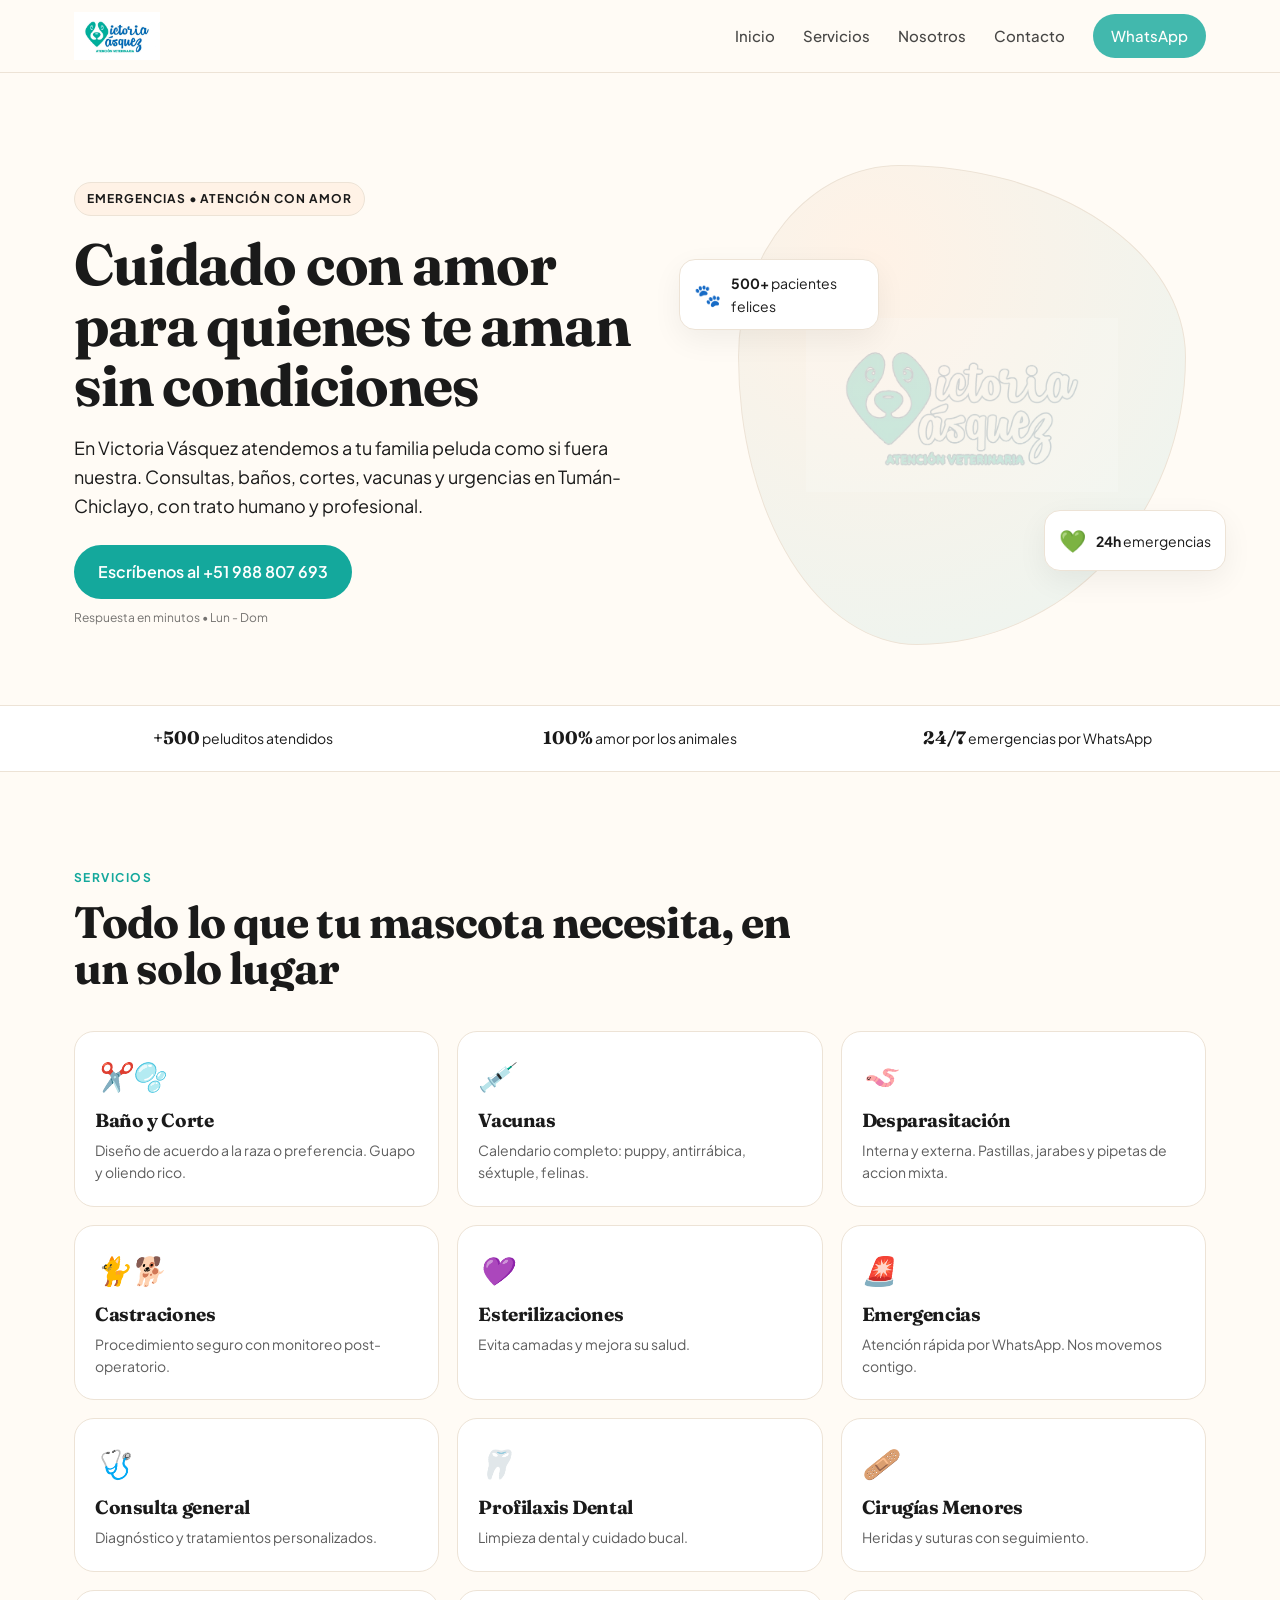
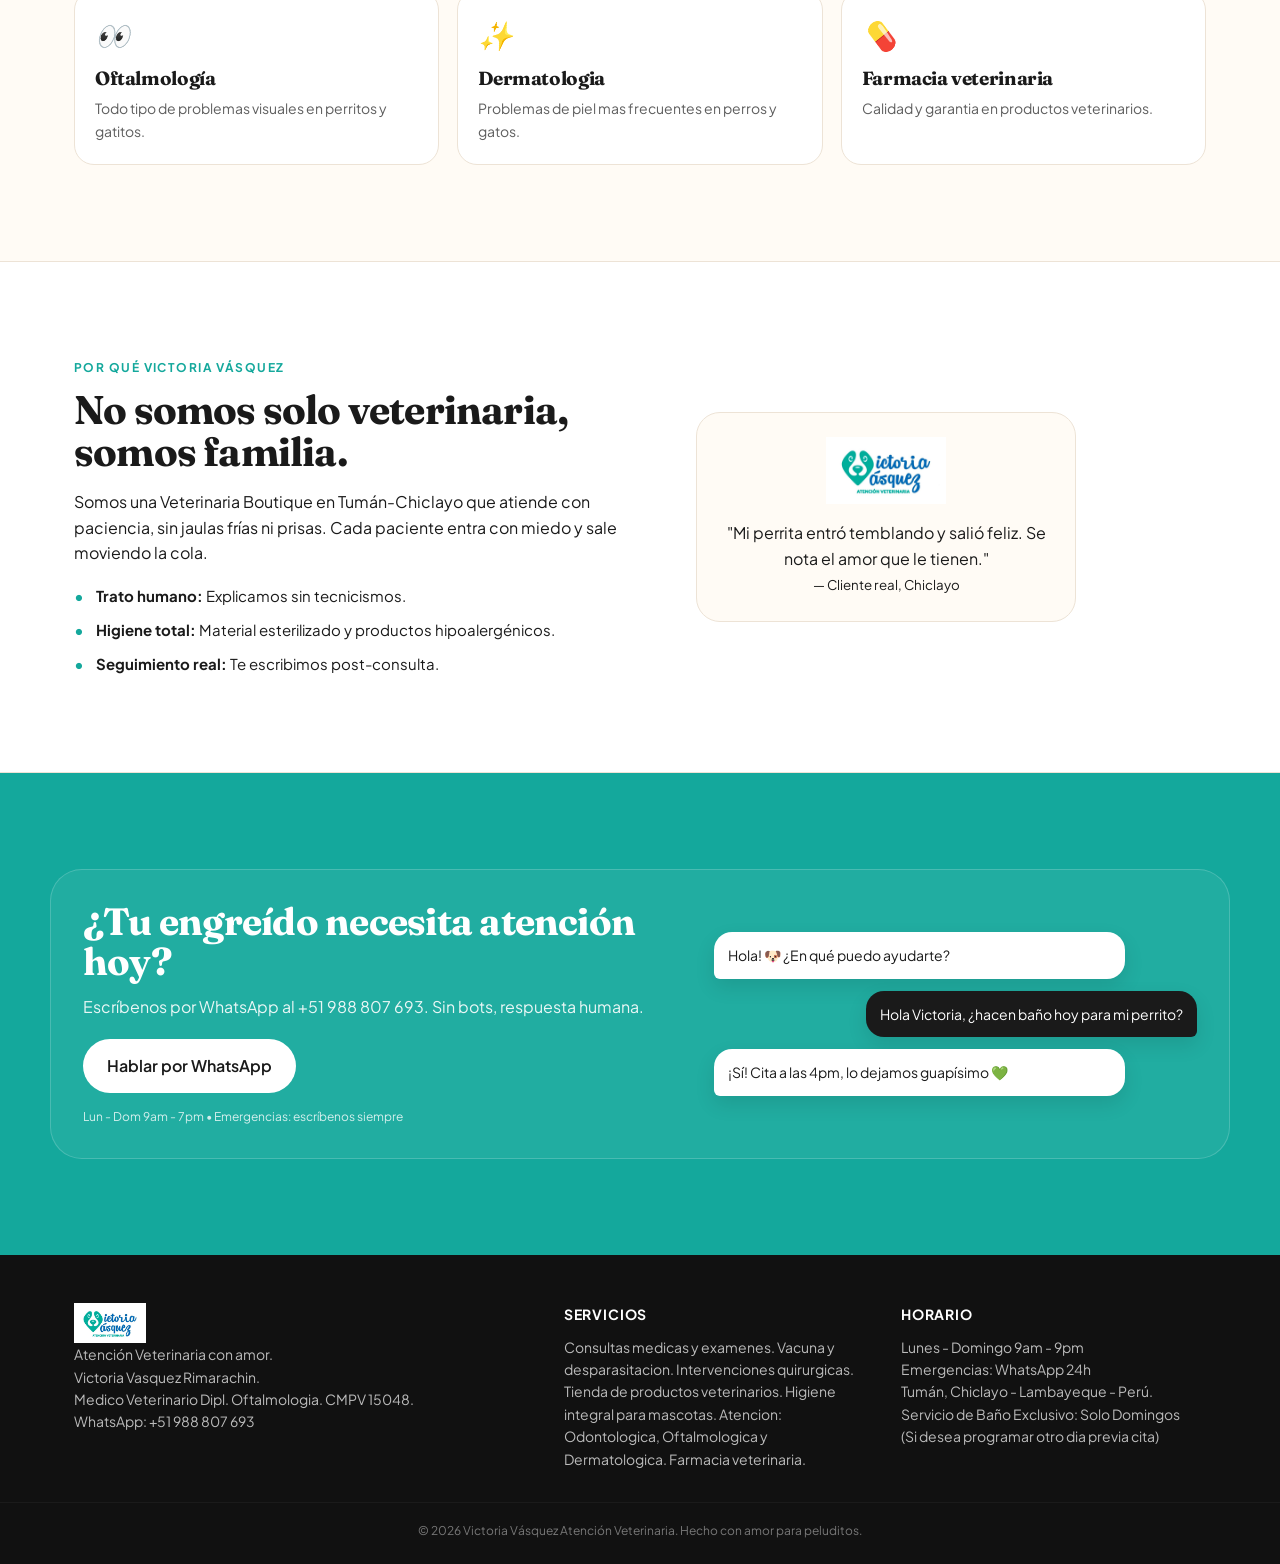
==== index.html @ a8444fee "fix responsive y favicon v2" ====
<!DOCTYPE html>
<html lang="es">
<head>
<meta charset="utf-8">
<meta name="viewport" content="width=device-width,initial-scale=1,viewport-fit=cover">
<title>Victoria Vásquez — Atención Veterinaria</title>
<meta name="description" content="Clínica veterinaria Victoria Vásquez. Baños, cortes, vacunas, desparasitación, esterilizaciones y emergencias. Chiclayo - Lambayeque.">
<meta name="theme-color" content="#14A89C">
<link rel="icon" type="image/png" href="assets/img/logo.png?v=20260514">
<link rel="apple-touch-icon" href="assets/img/logo.png?v=20260514">
<link rel="shortcut icon" href="assets/img/logo.png?v=20260514">
<link rel="preconnect" href="https://fonts.googleapis.com">
<link href="https://fonts.googleapis.com/css2?family=Fraunces:opsz,wght@9..144,600;9..144,700&family=Plus+Jakarta+Sans:wght@400;500;600&display=swap" rel="stylesheet">
<link rel="stylesheet" href="styles.css?v=20260514">
</head>
<body>
<div id="splash"><div class="splash-inner"><img src="assets/img/logo.png?v=20260514" alt="Victoria Vasquez" width="180"><div class="splash-bar"><span></span></div></div></div>
<header class="header"><div class="container header-inner"><a href="#inicio" class="logo"><img src="assets/img/logo.png?v=20260514" alt="Victoria Vásquez" height="48"></a><nav class="nav" id="navMenu"><a href="#inicio">Inicio</a><a href="#servicios">Servicios</a><a href="#nosotros">Nosotros</a><a href="#contacto">Contacto</a><a class="btn btn-teal" id="header-whatsapp" href="https://wa.me/51988807693?text=Hola%20Victoria%20V%C3%A1squez%2C%20quisiera%20informaci%C3%B3n" target="_blank" rel="noopener">WhatsApp</a></nav><button class="nav-toggle" id="navToggle" aria-label="Menú" aria-expanded="false"><span></span><span></span></button></div></header>
<div class="nav-overlay" id="navOverlay"></div>
<main>
<section id="inicio" class="hero"><div class="container hero-grid"><div class="hero-copy"><div class="badge reveal" id="hero-badge">Emergencias • Atención con amor</div><h1 class="reveal" data-split id="hero-titulo">Cuidado con amor para quienes te aman sin condiciones</h1><p class="reveal" style="transition-delay:.15s" id="hero-desc">En <strong>Victoria Vásquez</strong> atendemos a tu familia peluda como si fuera nuestra. Baños, cortes, vacunas y urgencias en Tumán–Chiclayo, con trato humano y profesional.</p><div class="hero-cta reveal" style="transition-delay:.25s"><a class="btn btn-teal btn-lg" data-magnetic id="hero-cta" href="https://wa.me/51988807693?text=Hola%20Victoria%20V%C3%A1squez%2C%20quisiera%20informaci%C3%B3n" target="_blank">Escríbenos al +51 988 807 693</a><span class="cta-note" id="hero-nota">Respuesta en minutos • Lun - Dom</span></div></div><div class="hero-visual reveal" style="transition-delay:.3s"><div class="blob"><img src="assets/img/logo-outline.png?v=20260514" alt="" class="watermark"></div><div class="hero-card float-1"><span>🐾</span><div><strong>500+</strong> pacientes felices</div></div><div class="hero-card float-2"><span>💚</span><div><strong>24h</strong> emergencias</div></div></div></div></section>
<div class="trust-bar"><div class="container trust-grid" id="trust-grid"><div><strong>+500</strong> peluditos atendidos</div><div><strong>100%</strong> amor por los animales</div><div><strong>24/7</strong> emergencias por WhatsApp</div></div></div>
<section id="servicios" class="section"><div class="container"><div class="section-head reveal"><span class="eyebrow">Servicios</span><h2 data-split>Todo lo que tu mascota necesita, en un solo lugar</h2></div><div class="services-grid" id="services-grid"></div></div></section>
<section id="nosotros" class="section alt"><div class="container about-grid"><div class="about-copy reveal"><span class="eyebrow" id="nosotros-eyebrow">Por qué Victoria Vásquez</span><h2 data-split id="nosotros-titulo">No somos solo veterinaria, somos familia.</h2><p id="nosotros-desc">Somos una clínica boutique en Lambayeque que atiende con paciencia, sin jaulas frías ni prisas. Cada paciente entra con miedo y sale moviendo la cola.</p><ul class="values" id="nosotros-valores"><li><strong>Trato humano:</strong> Explicamos sin tecnicismos.</li><li><strong>Higiene total:</strong> Material esterilizado y productos hipoalergénicos.</li><li><strong>Seguimiento real:</strong> Te escribimos post-consulta.</li></ul></div><div class="about-visual reveal" style="transition-delay:.15s"><div class="about-card"><img src="assets/img/logo.png?v=20260514" alt="Logo"><p id="nosotros-testimonio">"Mi perrita entró temblando y salió feliz. Se nota el amor que le tienen."<br><small id="nosotros-autor">— Cliente real, Chiclayo</small></p></div></div></div></section>
<section id="contacto" class="section cta"><div class="container cta-box reveal"><div><h2 data-split id="contacto-titulo">¿Tu engreído necesita atención hoy?</h2><p id="contacto-desc">Escríbenos por WhatsApp al <strong>+51 988 807 693</strong>. Sin bots, respuesta humana.</p><a class="btn btn-cream btn-lg" data-magnetic id="contacto-cta" href="https://wa.me/51988807693?text=Hola%20Victoria%20V%C3%A1squez%2C%20quisiera%20informaci%C3%B3n" target="_blank">Hablar por WhatsApp</a><div class="cta-meta" id="contacto-meta">Lun - Dom 9am - 7pm • Emergencias: escríbenos siempre</div></div><div class="cta-chat" id="cta-chat"><div class="chat-bubble">Hola! 🐶 ¿En qué puedo ayudarte?</div><div class="chat-bubble me">Hola Victoria, ¿hacen baño hoy para mi perrito?</div><div class="chat-bubble">¡Sí! Tráelo a las 4pm, lo dejamos guapísimo 💚</div></div></div></section>
</main>
<footer class="footer"><div class="container footer-grid"><div><img src="assets/img/logo.png?v=20260514" alt="" height="40"><p id="footer-desc">Atención Veterinaria con amor. Chiclayo - Lambayeque - Perú.<br>WhatsApp: +51 988 807 693</p></div><div><h4>Servicios</h4><p id="footer-servicios">Baños, cortes, vacunas, desparasitación, castraciones, esterilizaciones, emergencias, consultas, profilaxis</p></div><div><h4>Horario</h4><p id="footer-horario">Lun - Dom 9am - 7pm<br>Emergencias: WhatsApp 24h</p></div></div><div class="copy" id="footer-copy">© 2026 Victoria Vásquez Atención Veterinaria. Hecho con amor para peluditos.</div></footer>
<script src="lib/manifest.js?v=20260514" defer></script>
<script src="main.js?v=20260514" defer></script>
</body>
</html>
---- styles.css ----
/* Victoria Vasquez - Fixed Responsive + Favicon - 20260514 */
:root{--cream:#FFFBF5;--cream2:#FFF2E6;--charcoal:#1A1A1A;--teal:#14A89C;--teal2:#0E8A7F;--blue:#1A4A8A;--line:#EDE3D6;--header-h:72px}
*{box-sizing:border-box;margin:0;padding:0}
html{scroll-behavior:smooth;overflow-x:hidden}
body{font-family:'Plus Jakarta Sans',Inter,sans-serif;background:var(--cream);color:var(--charcoal);line-height:1.6;overflow-x:hidden;max-width:100vw}
h1,h2,h3{font-family:'Fraunces',serif;line-height:1.05;letter-spacing:-.02em}
a{color:inherit;text-decoration:none}img{max-width:100%;display:block}.container{max-width:1180px;margin:0 auto;padding:0 24px;width:100%}
.reveal[data-split]{opacity:1;transform:none}
.reveal{opacity:0;transform:translateY(24px);transition:opacity .7s cubic-bezier(.16,1,.3,1),transform .7s cubic-bezier(.16,1,.3,1)}
.reveal.is-visible{opacity:1;transform:none}
.reveal .word{overflow:hidden;display:inline-block;vertical-align:top}
.reveal .word span{display:inline-block;transform:translateY(100%);transition:transform .7s cubic-bezier(.16,1,.3,1)}
.reveal.is-visible .word span{transform:none}
#splash{position:fixed;inset:0;background:var(--cream);z-index:9999;display:flex;align-items:center;justify-content:center;transition:opacity .6s,visibility .6s;animation:splashOut 4.5s forwards}
#splash.hide{opacity:0;visibility:hidden}@keyframes splashOut{0%,85%{opacity:1}100%{opacity:0;visibility:hidden}}
.splash-inner{text-align:center}.splash-bar{width:120px;height:3px;background:var(--line);margin:18px auto 0;border-radius:3px;overflow:hidden}
.splash-bar span{display:block;height:100%;width:100%;background:var(--teal);animation:load 3s ease}
@keyframes load{0%{transform:translateX(-100%)}100%{transform:translateX(0)}}
.header{position:sticky;top:0;z-index:100;background:rgba(255,251,245,.96);backdrop-filter:blur(12px);border-bottom:1px solid var(--line);width:100%}
.header-inner{display:flex;align-items:center;justify-content:space-between;height:var(--header-h);gap:16px;width:100%}
.logo{flex-shrink:0;display:flex;align-items:center}
.nav{display:flex;gap:28px;align-items:center;flex-shrink:0}
.nav a{font-weight:500;font-size:15px;opacity:.8;transition:.2s;white-space:nowrap}.nav a:hover{opacity:1;color:var(--teal)}
.btn{border-radius:999px;padding:10px 18px;font-weight:600;display:inline-flex;gap:8px;transition:transform .2s,background .2s;border:0;cursor:pointer;will-change:transform;text-align:center;justify-content:center}
.btn-teal{background:var(--teal);color:#fff}.btn-teal:hover{background:var(--teal2)}.btn-cream{background:#fff;color:var(--charcoal)}.btn-lg{padding:14px 24px;font-size:16px}
.nav-toggle{display:none;background:none;border:0;width:42px;height:42px;position:relative;flex-shrink:0;cursor:pointer;margin-left:auto}
.nav-toggle span{position:absolute;left:8px;right:8px;height:2.5px;background:var(--charcoal);transition:.25s;border-radius:2px}
.nav-toggle span:nth-child(1){top:13px}.nav-toggle span:nth-child(2){top:25px}
.nav-toggle.open span:nth-child(1){transform:rotate(45deg);top:19px}.nav-toggle.open span:nth-child(2){transform:rotate(-45deg);top:19px}
.nav-overlay{position:fixed;inset:0;background:rgba(26,26,26,.35);backdrop-filter:blur(2px);z-index:89;opacity:0;visibility:hidden;transition:.3s}
.nav-overlay.open{opacity:1;visibility:visible}
body.no-scroll{overflow:hidden;position:fixed;width:100%}
.hero{padding:72px 0 40px;overflow:hidden}.hero-grid{display:grid;grid-template-columns:1.1fr .9fr;gap:48px;align-items:center}
.badge{display:inline-flex;padding:6px 12px;border-radius:999px;background:var(--cream2);border:1px solid var(--line);font-size:12px;letter-spacing:.08em;text-transform:uppercase;font-weight:700;margin-bottom:18px;max-width:100%}
.hero h1{font-size:clamp(32px,5vw,58px);max-width:18ch;overflow-wrap:break-word}.hero p{font-size:18px;opacity:.75;margin:18px 0 24px;max-width:48ch}
.hero-cta{display:flex;flex-direction:column;gap:10px;align-items:flex-start;max-width:100%}.cta-note{font-size:12px;opacity:.6}
.hero-visual{position:relative;height:520px;width:100%;max-width:100%}.blob{position:absolute;inset:20px;background:radial-gradient(120% 120% at 30% 20%, var(--cream2), #E8F5F2);border-radius:36% 64% 60% 40%/40% 40% 60% 60%;border:1px solid var(--line);display:flex;align-items:center;justify-content:center;overflow:hidden}
.blob .watermark{width:70%;opacity:.18}.hero-card{position:absolute;background:#fff;border:1px solid var(--line);border-radius:16px;padding:12px 14px;display:flex;gap:10px;align-items:center;box-shadow:0 10px 30px rgba(0,0,0,.06);font-size:14px;max-width:200px;z-index:2}
.hero-card span{font-size:22px}.float-1{top:22%;left:-8%;animation:float 5s ease infinite}.float-2{bottom:18%;right:-4%;animation:float 5.5s ease infinite reverse}
@keyframes float{0%,100%{transform:translateY(0)}50%{transform:translateY(-8px)}}
.trust-bar{border-top:1px solid var(--line);border-bottom:1px solid var(--line);background:#fff;width:100%}.trust-grid{display:grid;grid-template-columns:repeat(3,1fr);text-align:center;padding:18px 0;font-size:14px;gap:12px}.trust-grid strong{font-family:'Fraunces';font-size:18px}
.section{padding:96px 0;width:100%;overflow:hidden}.section.alt{background:#fff;border-top:1px solid var(--line);border-bottom:1px solid var(--line)}
.section-head{max-width:720px;margin:0 0 40px}.eyebrow{font-size:12px;letter-spacing:.12em;text-transform:uppercase;font-weight:700;color:var(--teal);margin-bottom:12px;display:block}
.section-head h2{font-size:clamp(28px,4vw,44px)}.services-grid{display:grid;grid-template-columns:repeat(3,1fr);gap:18px}
.svc{background:#fff;border:1px solid var(--line);border-radius:20px;padding:22px 20px;transition:transform .3s,box-shadow .3s;width:100%}.svc:hover{transform:translateY(-4px);box-shadow:0 18px 40px rgba(0,0,0,.06)}
.svc i{font-size:28px;display:block;margin-bottom:12px}.svc h3{font-size:19px;margin-bottom:8px}.svc p{font-size:14px;opacity:.7}
.about-grid{display:grid;grid-template-columns:1fr .9fr;gap:56px;align-items:center}.about-copy h2{font-size:clamp(28px,4vw,40px);margin-bottom:16px}
.values{list-style:none;margin-top:18px;display:grid;gap:10px}.values li{padding-left:22px;position:relative;font-size:15px}.values li:before{content:"•";position:absolute;left:0;color:var(--teal);font-weight:700}
.about-card{background:var(--cream);border:1px solid var(--line);border-radius:24px;padding:24px;max-width:380px;text-align:center;width:100%}.about-card img{width:120px;margin:0 auto 16px}
.cta{background:var(--teal);color:#fff}.cta-box{display:grid;grid-template-columns:1.1fr .9fr;gap:40px;align-items:center;background:rgba(255,255,255,.06);border:1px solid rgba(255,255,255,.18);border-radius:32px;padding:32px;width:100%}
.cta-box h2{font-size:clamp(28px,4vw,38px);color:#fff;margin-bottom:12px}.cta-box p{opacity:.9;margin-bottom:20px}.cta-meta{margin-top:14px;font-size:12px;opacity:.8}
.cta-chat{display:grid;gap:12px;width:100%}.chat-bubble{background:#fff;color:var(--charcoal);padding:12px 14px;border-radius:18px;border-bottom-left-radius:6px;font-size:14px;max-width:85%;box-shadow:0 8px 20px rgba(0,0,0,.1)}
.chat-bubble.me{margin-left:auto;background:var(--charcoal);color:#fff;border-bottom-left-radius:18px;border-bottom-right-radius:6px}
.footer{background:#111;color:#bbb;padding:48px 0 24px;width:100%}.footer-grid{display:grid;grid-template-columns:1.5fr 1fr 1fr;gap:32px;margin-bottom:32px}.footer h4{color:#fff;margin-bottom:10px;font-size:14px;letter-spacing:.06em;text-transform:uppercase}.footer p{font-size:14px}.copy{border-top:1px solid #222;padding-top:18px;text-align:center;font-size:12px;opacity:.6}

/* === FIX RESPONSIVE ANDROID === */
@media(max-width:900px){
  :root{--header-h:64px}
  .container{padding:0 16px}
  .header-inner{height:var(--header-h)}
  .nav{position:fixed;top:0;right:0;bottom:0;width:84vw;max-width:340px;height:100vh;height:100dvh;background:#FFFBF5;flex-direction:column;align-items:flex-start;padding:84px 24px 32px;gap:4px;transform:translateX(100%);transition:transform .35s cubic-bezier(.16,1,.3,1);z-index:90;overflow-y:auto;box-shadow:-16px 0 60px rgba(0,0,0,.12);border-left:1px solid var(--line)}
  .nav.open{transform:translateX(0)}
  .nav a{font-size:18px;padding:14px 0;width:100%;border-bottom:1px solid var(--line);opacity:1}
  .nav a:last-of-type{border-bottom:none}
  .nav .btn{width:100%;margin-top:16px;padding:16px;border-bottom:none}
  .nav-toggle{display:grid;place-items:center}
  .hero{padding:24px 0 24px}
  .hero-grid,.about-grid,.cta-box,.footer-grid{grid-template-columns:1fr;gap:28px}
  .hero-visual{height:420px;order:2}
  .hero-copy{order:1}
  .float-1{left:0;top:8%}.float-2{right:0;bottom:8%}
  .services-grid{grid-template-columns:1fr 1fr;gap:14px}
  .trust-grid{grid-template-columns:1fr;gap:10px;padding:14px 0}
  .section{padding:48px 0}
  .cta-box{padding:24px;border-radius:24px}
}
@media(max-width:600px){
  .services-grid{grid-template-columns:1fr}
  .hero-visual{height:360px}
  .hero h1{font-size:32px}
  .hero p{font-size:16px}
  .blob{inset:10px}
  .hero-card{padding:10px 12px;font-size:13px;max-width:170px}
  .btn-lg{width:100%;font-size:15px;padding:16px 20px}
}
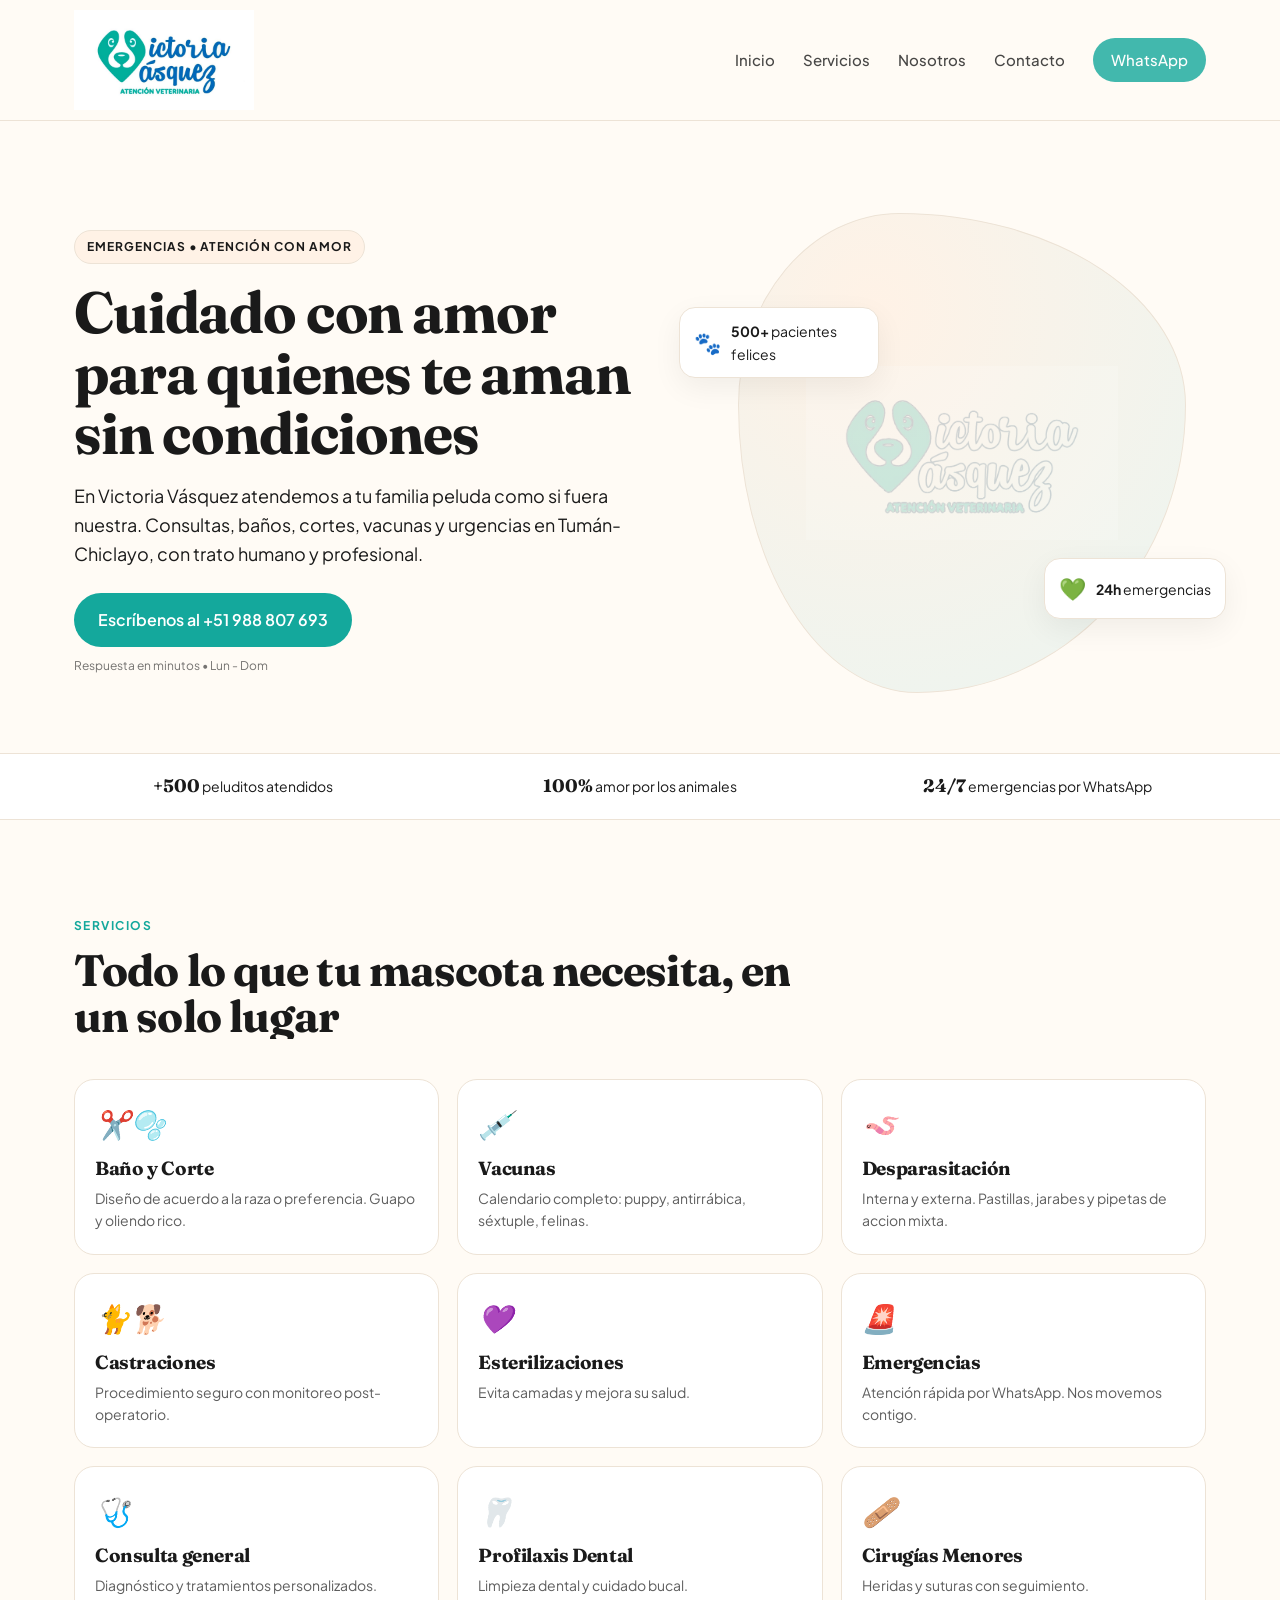
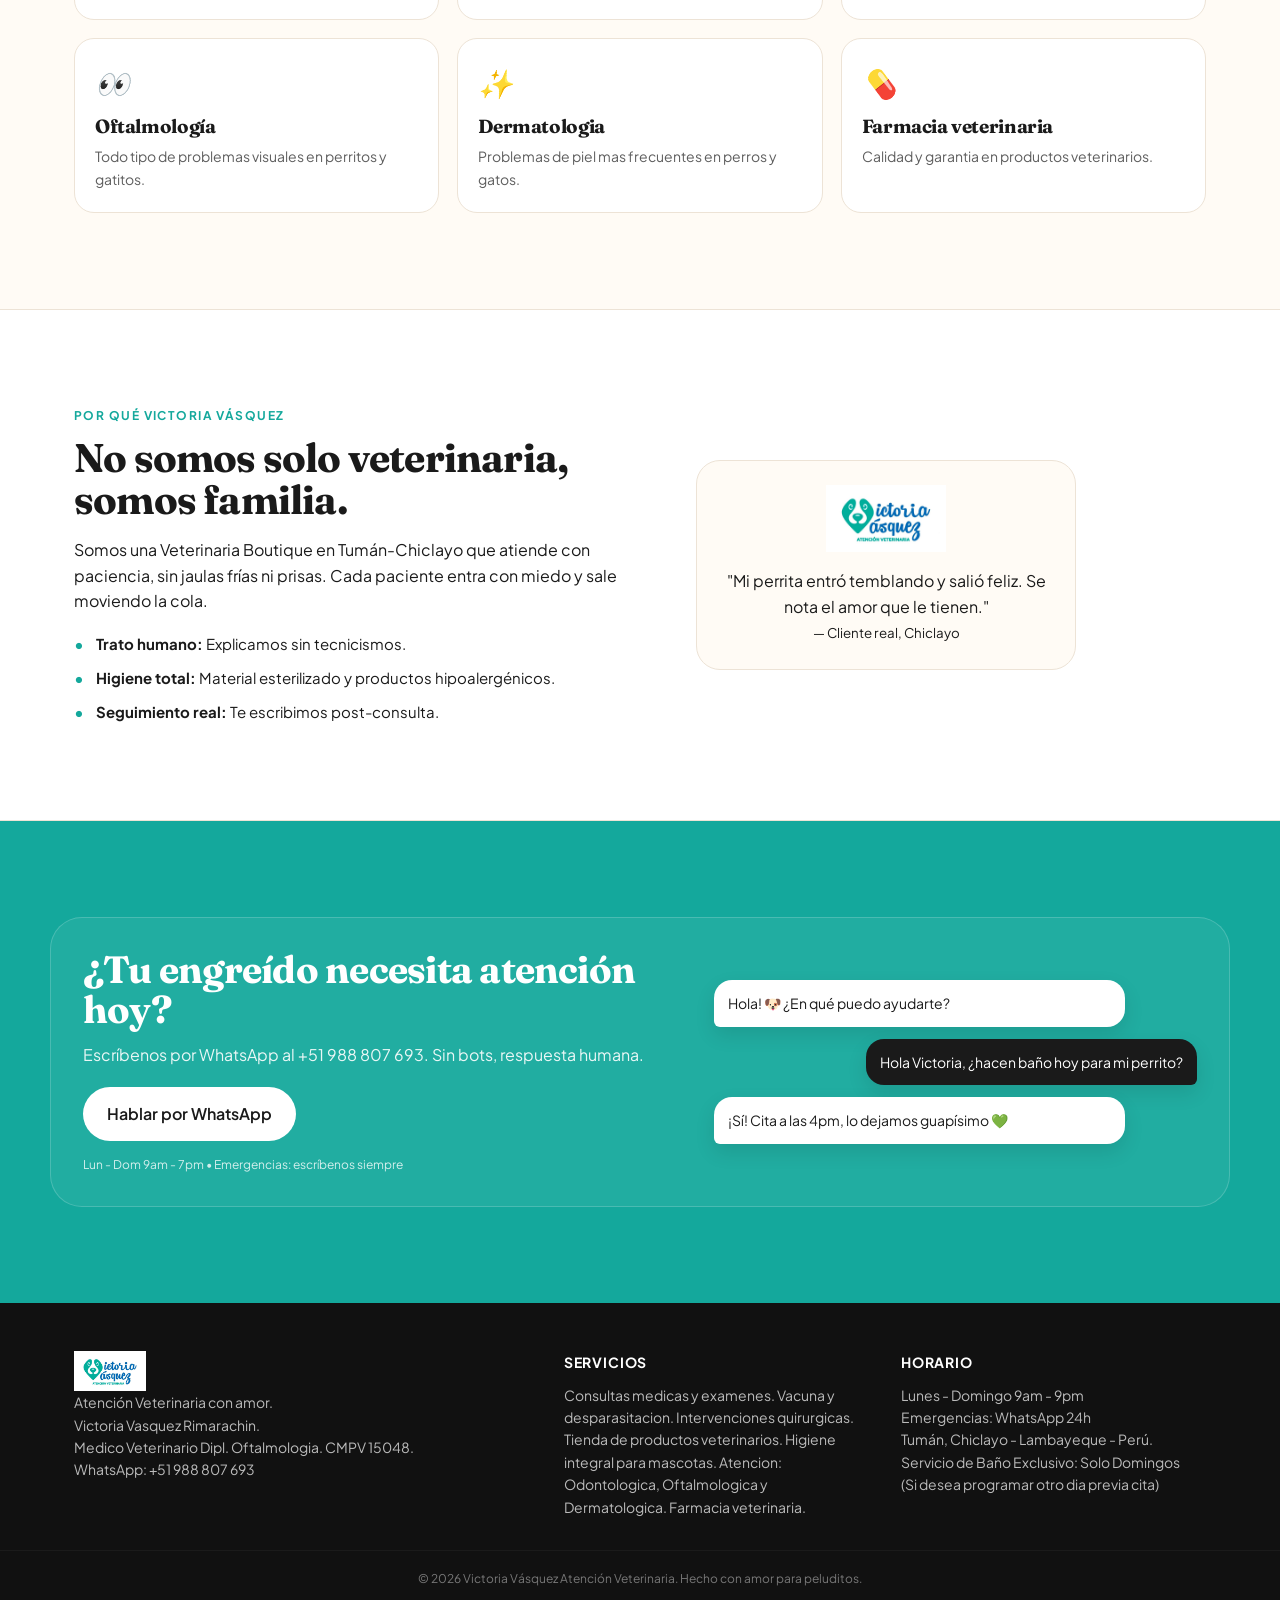
==== commit 71fcd0e6: "cambiar tamaño logo lado superior" ====
--- a/index.html
+++ b/index.html
@@ -15,7 +15,7 @@
 </head>
 <body>
 <div id="splash"><div class="splash-inner"><img src="assets/img/logo.png?v=20260514" alt="Victoria Vasquez" width="180"><div class="splash-bar"><span></span></div></div></div>
-<header class="header"><div class="container header-inner"><a href="#inicio" class="logo"><img src="assets/img/logo.png?v=20260514" alt="Victoria Vásquez" height="48"></a><nav class="nav" id="navMenu"><a href="#inicio">Inicio</a><a href="#servicios">Servicios</a><a href="#nosotros">Nosotros</a><a href="#contacto">Contacto</a><a class="btn btn-teal" id="header-whatsapp" href="https://wa.me/51988807693?text=Hola%20Victoria%20V%C3%A1squez%2C%20quisiera%20informaci%C3%B3n" target="_blank" rel="noopener">WhatsApp</a></nav><button class="nav-toggle" id="navToggle" aria-label="Menú" aria-expanded="false"><span></span><span></span></button></div></header>
+<header class="header"><div class="container header-inner"><a href="#inicio" class="logo"><img src="assets/img/logo.png?v=20260514" alt="Victoria Vásquez" height=100"></a><nav class="nav" id="navMenu"><a href="#inicio">Inicio</a><a href="#servicios">Servicios</a><a href="#nosotros">Nosotros</a><a href="#contacto">Contacto</a><a class="btn btn-teal" id="header-whatsapp" href="https://wa.me/51988807693?text=Hola%20Victoria%20V%C3%A1squez%2C%20quisiera%20informaci%C3%B3n" target="_blank" rel="noopener">WhatsApp</a></nav><button class="nav-toggle" id="navToggle" aria-label="Menú" aria-expanded="false"><span></span><span></span></button></div></header>
 <div class="nav-overlay" id="navOverlay"></div>
 <main>
 <section id="inicio" class="hero"><div class="container hero-grid"><div class="hero-copy"><div class="badge reveal" id="hero-badge">Emergencias • Atención con amor</div><h1 class="reveal" data-split id="hero-titulo">Cuidado con amor para quienes te aman sin condiciones</h1><p class="reveal" style="transition-delay:.15s" id="hero-desc">En <strong>Victoria Vásquez</strong> atendemos a tu familia peluda como si fuera nuestra. Baños, cortes, vacunas y urgencias en Tumán–Chiclayo, con trato humano y profesional.</p><div class="hero-cta reveal" style="transition-delay:.25s"><a class="btn btn-teal btn-lg" data-magnetic id="hero-cta" href="https://wa.me/51988807693?text=Hola%20Victoria%20V%C3%A1squez%2C%20quisiera%20informaci%C3%B3n" target="_blank">Escríbenos al +51 988 807 693</a><span class="cta-note" id="hero-nota">Respuesta en minutos • Lun - Dom</span></div></div><div class="hero-visual reveal" style="transition-delay:.3s"><div class="blob"><img src="assets/img/logo-outline.png?v=20260514" alt="" class="watermark"></div><div class="hero-card float-1"><span>🐾</span><div><strong>500+</strong> pacientes felices</div></div><div class="hero-card float-2"><span>💚</span><div><strong>24h</strong> emergencias</div></div></div></div></section>
--- a/styles.css
+++ b/styles.css
@@ -1,5 +1,5 @@
 /* Victoria Vasquez - Fixed Responsive + Favicon - 20260514 */
-:root{--cream:#FFFBF5;--cream2:#FFF2E6;--charcoal:#1A1A1A;--teal:#14A89C;--teal2:#0E8A7F;--blue:#1A4A8A;--line:#EDE3D6;--header-h:72px}
+:root{--cream:#FFFBF5;--cream2:#FFF2E6;--charcoal:#1A1A1A;--teal:#14A89C;--teal2:#0E8A7F;--blue:#1A4A8A;--line:#EDE3D6;--header-h:120px}
 *{box-sizing:border-box;margin:0;padding:0}
 html{scroll-behavior:smooth;overflow-x:hidden}
 body{font-family:'Plus Jakarta Sans',Inter,sans-serif;background:var(--cream);color:var(--charcoal);line-height:1.6;overflow-x:hidden;max-width:100vw}
@@ -55,7 +55,7 @@
 
 /* === FIX RESPONSIVE ANDROID === */
 @media(max-width:900px){
-  :root{--header-h:64px}
+  :root{--header-h:100px}
   .container{padding:0 16px}
   .header-inner{height:var(--header-h)}
   .nav{position:fixed;top:0;right:0;bottom:0;width:84vw;max-width:340px;height:100vh;height:100dvh;background:#FFFBF5;flex-direction:column;align-items:flex-start;padding:84px 24px 32px;gap:4px;transform:translateX(100%);transition:transform .35s cubic-bezier(.16,1,.3,1);z-index:90;overflow-y:auto;box-shadow:-16px 0 60px rgba(0,0,0,.12);border-left:1px solid var(--line)}
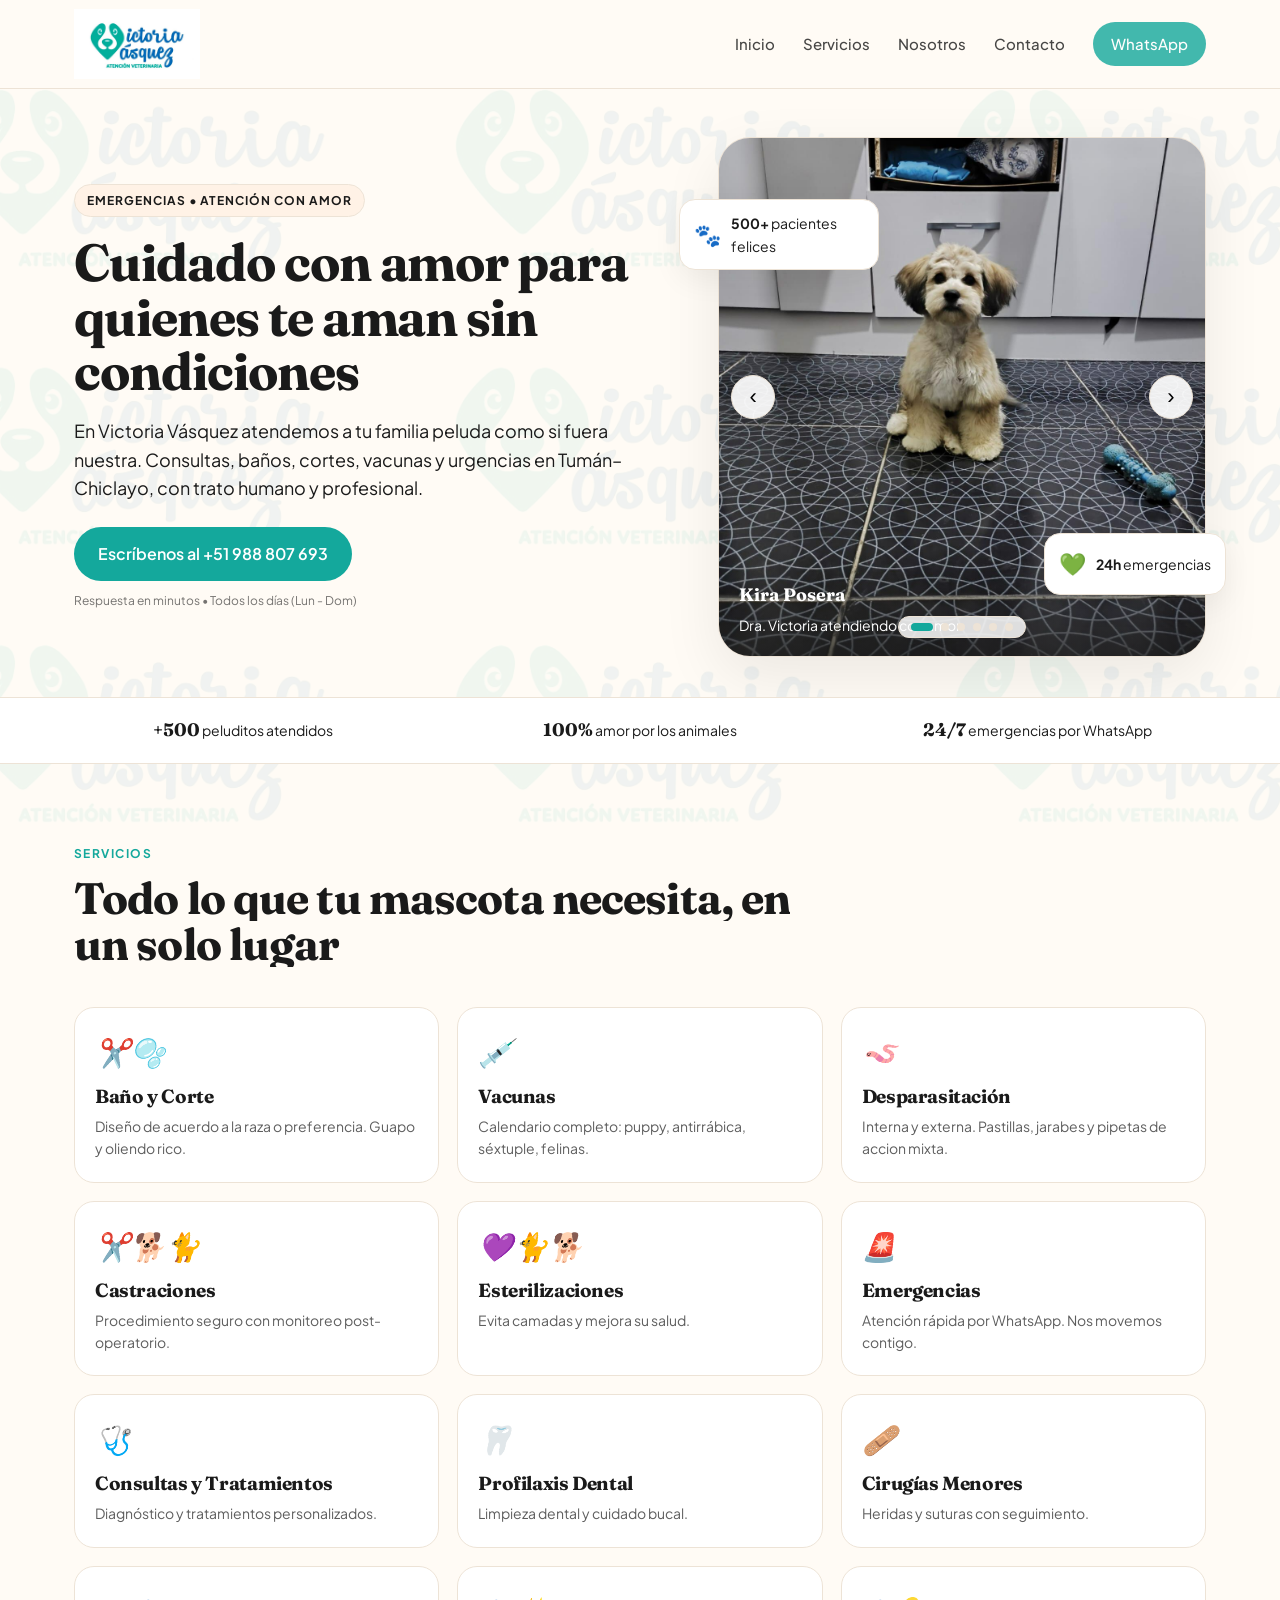
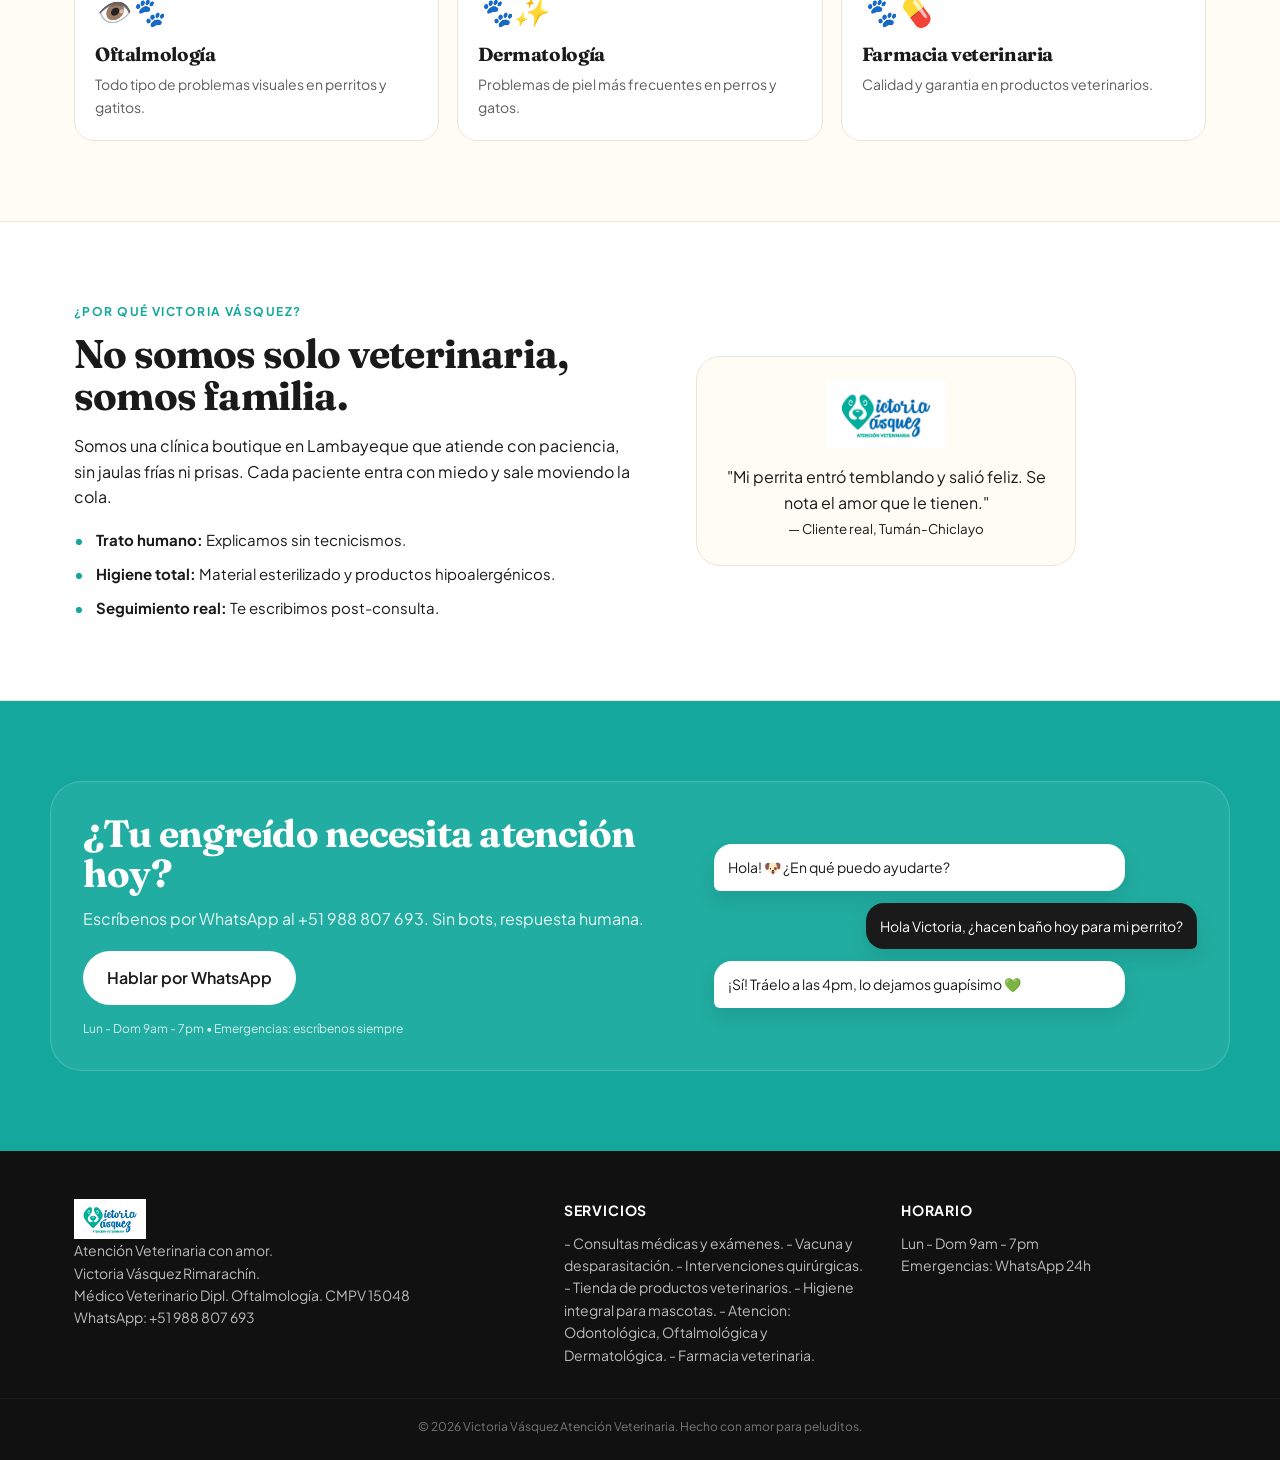
==== commit 9a086321: "Carrusel de Fotos" ====
--- a/index.html
+++ b/index.html
@@ -6,26 +6,41 @@
 <title>Victoria Vásquez — Atención Veterinaria</title>
 <meta name="description" content="Clínica veterinaria Victoria Vásquez. Baños, cortes, vacunas, desparasitación, esterilizaciones y emergencias. Chiclayo - Lambayeque.">
 <meta name="theme-color" content="#14A89C">
-<link rel="icon" type="image/png" href="assets/img/logo.png?v=20260514">
-<link rel="apple-touch-icon" href="assets/img/logo.png?v=20260514">
-<link rel="shortcut icon" href="assets/img/logo.png?v=20260514">
+<link rel="icon" type="image/png" href="assets/img/logo.png?v=3">
+<link rel="apple-touch-icon" href="assets/img/logo.png?v=3">
 <link rel="preconnect" href="https://fonts.googleapis.com">
 <link href="https://fonts.googleapis.com/css2?family=Fraunces:opsz,wght@9..144,600;9..144,700&family=Plus+Jakarta+Sans:wght@400;500;600&display=swap" rel="stylesheet">
-<link rel="stylesheet" href="styles.css?v=20260514">
+<link rel="stylesheet" href="styles.css?v=3">
 </head>
 <body>
-<div id="splash"><div class="splash-inner"><img src="assets/img/logo.png?v=20260514" alt="Victoria Vasquez" width="180"><div class="splash-bar"><span></span></div></div></div>
-<header class="header"><div class="container header-inner"><a href="#inicio" class="logo"><img src="assets/img/logo.png?v=20260514" alt="Victoria Vásquez" height=100"></a><nav class="nav" id="navMenu"><a href="#inicio">Inicio</a><a href="#servicios">Servicios</a><a href="#nosotros">Nosotros</a><a href="#contacto">Contacto</a><a class="btn btn-teal" id="header-whatsapp" href="https://wa.me/51988807693?text=Hola%20Victoria%20V%C3%A1squez%2C%20quisiera%20informaci%C3%B3n" target="_blank" rel="noopener">WhatsApp</a></nav><button class="nav-toggle" id="navToggle" aria-label="Menú" aria-expanded="false"><span></span><span></span></button></div></header>
+<div class="bg-watermark" id="bg-watermark"></div>
+<div id="splash"><div class="splash-inner"><img src="assets/img/logo.png?v=3" alt="Victoria Vasquez" width="180"><div class="splash-bar"><span></span></div></div></div>
+<header class="header"><div class="container header-inner"><a href="#inicio" class="logo"><img src="assets/img/logo.png?v=3" alt="Victoria Vásquez"></a><nav class="nav" id="navMenu"><a href="#inicio">Inicio</a><a href="#servicios">Servicios</a><a href="#nosotros">Nosotros</a><a href="#contacto">Contacto</a><a class="btn btn-teal" id="header-whatsapp" href="https://wa.me/51988807693?text=Hola%20Victoria%20V%C3%A1squez%2C%20quisiera%20informaci%C3%B3n" target="_blank" rel="noopener">WhatsApp</a></nav><button class="nav-toggle" id="navToggle" aria-label="Menú" aria-expanded="false"><span></span><span></span></button></div></header>
 <div class="nav-overlay" id="navOverlay"></div>
 <main>
-<section id="inicio" class="hero"><div class="container hero-grid"><div class="hero-copy"><div class="badge reveal" id="hero-badge">Emergencias • Atención con amor</div><h1 class="reveal" data-split id="hero-titulo">Cuidado con amor para quienes te aman sin condiciones</h1><p class="reveal" style="transition-delay:.15s" id="hero-desc">En <strong>Victoria Vásquez</strong> atendemos a tu familia peluda como si fuera nuestra. Baños, cortes, vacunas y urgencias en Tumán–Chiclayo, con trato humano y profesional.</p><div class="hero-cta reveal" style="transition-delay:.25s"><a class="btn btn-teal btn-lg" data-magnetic id="hero-cta" href="https://wa.me/51988807693?text=Hola%20Victoria%20V%C3%A1squez%2C%20quisiera%20informaci%C3%B3n" target="_blank">Escríbenos al +51 988 807 693</a><span class="cta-note" id="hero-nota">Respuesta en minutos • Lun - Dom</span></div></div><div class="hero-visual reveal" style="transition-delay:.3s"><div class="blob"><img src="assets/img/logo-outline.png?v=20260514" alt="" class="watermark"></div><div class="hero-card float-1"><span>🐾</span><div><strong>500+</strong> pacientes felices</div></div><div class="hero-card float-2"><span>💚</span><div><strong>24h</strong> emergencias</div></div></div></div></section>
-<div class="trust-bar"><div class="container trust-grid" id="trust-grid"><div><strong>+500</strong> peluditos atendidos</div><div><strong>100%</strong> amor por los animales</div><div><strong>24/7</strong> emergencias por WhatsApp</div></div></div>
+<section id="inicio" class="hero"><div class="container hero-grid">
+<div class="hero-copy"><div class="badge reveal" id="hero-badge">Emergencias • Atención con amor</div><h1 class="reveal" data-split id="hero-titulo">Cuidado con amor para quienes te aman sin condiciones</h1><p class="reveal" style="transition-delay:.15s" id="hero-desc">En <strong>Victoria Vásquez</strong> atendemos a tu familia peluda como si fuera nuestra. Consultas, baños, cortes, vacunas y urgencias en Tumán–Chiclayo, con trato humano y profesional.</p><div class="hero-cta reveal" style="transition-delay:.25s"><a class="btn btn-teal btn-lg" data-magnetic id="hero-cta" href="https://wa.me/51988807693?text=Hola%20Victoria%20V%C3%A1squez%2C%20quisiera%20informaci%C3%B3n" target="_blank">Escríbenos al +51 988 807 693</a><span class="cta-note" id="hero-nota">Respuesta en minutos • Lun - Dom</span></div></div>
+<!-- AQUI VA EL CARRUSEL QUE MARCASTE EN ROJO - REEMPLAZA EL BLOQUE DE ANTES -->
+<div class="hero-visual reveal" style="transition-delay:.3s" id="hero-visual">
+  <div class="carousel" id="hero-carousel">
+    <div class="carousel-track" id="carousel-track">
+      <!-- Se llena desde data.json -->
+    </div>
+    <button class="carousel-btn prev" id="carousel-prev" aria-label="Anterior">‹</button>
+    <button class="carousel-btn next" id="carousel-next" aria-label="Siguiente">›</button>
+    <div class="carousel-dots" id="carousel-dots"></div>
+  </div>
+  <div class="hero-card float-1"><span>🐾</span><div><strong>500+</strong> pacientes felices</div></div>
+  <div class="hero-card float-2"><span>💚</span><div><strong>24h</strong> emergencias</div></div>
+</div>
+</div></section>
+<div class="trust-bar"><div class="container trust-grid" id="trust-grid"></div></div>
 <section id="servicios" class="section"><div class="container"><div class="section-head reveal"><span class="eyebrow">Servicios</span><h2 data-split>Todo lo que tu mascota necesita, en un solo lugar</h2></div><div class="services-grid" id="services-grid"></div></div></section>
-<section id="nosotros" class="section alt"><div class="container about-grid"><div class="about-copy reveal"><span class="eyebrow" id="nosotros-eyebrow">Por qué Victoria Vásquez</span><h2 data-split id="nosotros-titulo">No somos solo veterinaria, somos familia.</h2><p id="nosotros-desc">Somos una clínica boutique en Lambayeque que atiende con paciencia, sin jaulas frías ni prisas. Cada paciente entra con miedo y sale moviendo la cola.</p><ul class="values" id="nosotros-valores"><li><strong>Trato humano:</strong> Explicamos sin tecnicismos.</li><li><strong>Higiene total:</strong> Material esterilizado y productos hipoalergénicos.</li><li><strong>Seguimiento real:</strong> Te escribimos post-consulta.</li></ul></div><div class="about-visual reveal" style="transition-delay:.15s"><div class="about-card"><img src="assets/img/logo.png?v=20260514" alt="Logo"><p id="nosotros-testimonio">"Mi perrita entró temblando y salió feliz. Se nota el amor que le tienen."<br><small id="nosotros-autor">— Cliente real, Chiclayo</small></p></div></div></div></section>
-<section id="contacto" class="section cta"><div class="container cta-box reveal"><div><h2 data-split id="contacto-titulo">¿Tu engreído necesita atención hoy?</h2><p id="contacto-desc">Escríbenos por WhatsApp al <strong>+51 988 807 693</strong>. Sin bots, respuesta humana.</p><a class="btn btn-cream btn-lg" data-magnetic id="contacto-cta" href="https://wa.me/51988807693?text=Hola%20Victoria%20V%C3%A1squez%2C%20quisiera%20informaci%C3%B3n" target="_blank">Hablar por WhatsApp</a><div class="cta-meta" id="contacto-meta">Lun - Dom 9am - 7pm • Emergencias: escríbenos siempre</div></div><div class="cta-chat" id="cta-chat"><div class="chat-bubble">Hola! 🐶 ¿En qué puedo ayudarte?</div><div class="chat-bubble me">Hola Victoria, ¿hacen baño hoy para mi perrito?</div><div class="chat-bubble">¡Sí! Tráelo a las 4pm, lo dejamos guapísimo 💚</div></div></div></section>
+<section id="nosotros" class="section alt"><div class="container about-grid"><div class="about-copy reveal"><span class="eyebrow" id="nosotros-eyebrow">Por qué Victoria Vásquez</span><h2 data-split id="nosotros-titulo">No somos solo veterinaria, somos familia.</h2><p id="nosotros-desc"></p><ul class="values" id="nosotros-valores"></ul></div><div class="about-visual reveal" style="transition-delay:.15s"><div class="about-card"><img src="assets/img/logo.png?v=3" alt="Logo"><p id="nosotros-testimonio"></p><small id="nosotros-autor"></small></div></div></div></section>
+<section id="contacto" class="section cta"><div class="container cta-box reveal"><div><h2 data-split id="contacto-titulo"></h2><p id="contacto-desc"></p><a class="btn btn-cream btn-lg" data-magnetic id="contacto-cta" href="#" target="_blank">Hablar por WhatsApp</a><div class="cta-meta" id="contacto-meta"></div></div><div class="cta-chat" id="cta-chat"></div></div></section>
 </main>
-<footer class="footer"><div class="container footer-grid"><div><img src="assets/img/logo.png?v=20260514" alt="" height="40"><p id="footer-desc">Atención Veterinaria con amor. Chiclayo - Lambayeque - Perú.<br>WhatsApp: +51 988 807 693</p></div><div><h4>Servicios</h4><p id="footer-servicios">Baños, cortes, vacunas, desparasitación, castraciones, esterilizaciones, emergencias, consultas, profilaxis</p></div><div><h4>Horario</h4><p id="footer-horario">Lun - Dom 9am - 7pm<br>Emergencias: WhatsApp 24h</p></div></div><div class="copy" id="footer-copy">© 2026 Victoria Vásquez Atención Veterinaria. Hecho con amor para peluditos.</div></footer>
-<script src="lib/manifest.js?v=20260514" defer></script>
-<script src="main.js?v=20260514" defer></script>
+<footer class="footer"><div class="container footer-grid"><div><img src="assets/img/logo.png?v=3" alt="" height="40"><p id="footer-desc"></p></div><div><h4>Servicios</h4><p id="footer-servicios"></p></div><div><h4>Horario</h4><p id="footer-horario"></p></div></div><div class="copy" id="footer-copy"></div></footer>
+<script src="lib/manifest.js?v=3" defer></script>
+<script src="main.js?v=3" defer></script>
 </body>
 </html>
--- a/styles.css
+++ b/styles.css
@@ -1,8 +1,10 @@
-/* Victoria Vasquez - Fixed Responsive + Favicon - 20260514 */
-:root{--cream:#FFFBF5;--cream2:#FFF2E6;--charcoal:#1A1A1A;--teal:#14A89C;--teal2:#0E8A7F;--blue:#1A4A8A;--line:#EDE3D6;--header-h:120px}
+/* Victoria Vasquez v3 - Carrusel + Fondo transparente + Responsive */
+:root{--cream:#FFFBF5;--cream2:#FFF2E6;--charcoal:#1A1A1A;--teal:#14A89C;--teal2:#0E8A7F;--blue:#1A4A8A;--line:#EDE3D6;--header-h:88px;--bg-opacity:0.07}
 *{box-sizing:border-box;margin:0;padding:0}
 html{scroll-behavior:smooth;overflow-x:hidden}
-body{font-family:'Plus Jakarta Sans',Inter,sans-serif;background:var(--cream);color:var(--charcoal);line-height:1.6;overflow-x:hidden;max-width:100vw}
+body{font-family:'Plus Jakarta Sans',Inter,sans-serif;background:var(--cream);color:var(--charcoal);line-height:1.6;overflow-x:hidden;max-width:100vw;position:relative}
+/* FONDO TRANSPARENTE */
+.bg-watermark{position:fixed;inset:0;pointer-events:none;z-index:-1;opacity:var(--bg-opacity);background-repeat:repeat;background-position:center;background-size:500px;transition:opacity .3s}
 h1,h2,h3{font-family:'Fraunces',serif;line-height:1.05;letter-spacing:-.02em}
 a{color:inherit;text-decoration:none}img{max-width:100%;display:block}.container{max-width:1180px;margin:0 auto;padding:0 24px;width:100%}
 .reveal[data-split]{opacity:1;transform:none}
@@ -18,7 +20,7 @@
 @keyframes load{0%{transform:translateX(-100%)}100%{transform:translateX(0)}}
 .header{position:sticky;top:0;z-index:100;background:rgba(255,251,245,.96);backdrop-filter:blur(12px);border-bottom:1px solid var(--line);width:100%}
 .header-inner{display:flex;align-items:center;justify-content:space-between;height:var(--header-h);gap:16px;width:100%}
-.logo{flex-shrink:0;display:flex;align-items:center}
+.logo{flex-shrink:0;display:flex;align-items:center}.logo img{height:70px;width:auto}
 .nav{display:flex;gap:28px;align-items:center;flex-shrink:0}
 .nav a{font-weight:500;font-size:15px;opacity:.8;transition:.2s;white-space:nowrap}.nav a:hover{opacity:1;color:var(--teal)}
 .btn{border-radius:999px;padding:10px 18px;font-weight:600;display:inline-flex;gap:8px;transition:transform .2s,background .2s;border:0;cursor:pointer;will-change:transform;text-align:center;justify-content:center}
@@ -30,16 +32,33 @@
 .nav-overlay{position:fixed;inset:0;background:rgba(26,26,26,.35);backdrop-filter:blur(2px);z-index:89;opacity:0;visibility:hidden;transition:.3s}
 .nav-overlay.open{opacity:1;visibility:visible}
 body.no-scroll{overflow:hidden;position:fixed;width:100%}
-.hero{padding:72px 0 40px;overflow:hidden}.hero-grid{display:grid;grid-template-columns:1.1fr .9fr;gap:48px;align-items:center}
+.hero{padding:48px 0 40px;overflow:hidden}.hero-grid{display:grid;grid-template-columns:1.1fr .9fr;gap:48px;align-items:center}
 .badge{display:inline-flex;padding:6px 12px;border-radius:999px;background:var(--cream2);border:1px solid var(--line);font-size:12px;letter-spacing:.08em;text-transform:uppercase;font-weight:700;margin-bottom:18px;max-width:100%}
-.hero h1{font-size:clamp(32px,5vw,58px);max-width:18ch;overflow-wrap:break-word}.hero p{font-size:18px;opacity:.75;margin:18px 0 24px;max-width:48ch}
+.hero h1{font-size:clamp(32px,5vw,52px);max-width:18ch;overflow-wrap:break-word}.hero p{font-size:18px;opacity:.75;margin:18px 0 24px;max-width:48ch}
 .hero-cta{display:flex;flex-direction:column;gap:10px;align-items:flex-start;max-width:100%}.cta-note{font-size:12px;opacity:.6}
-.hero-visual{position:relative;height:520px;width:100%;max-width:100%}.blob{position:absolute;inset:20px;background:radial-gradient(120% 120% at 30% 20%, var(--cream2), #E8F5F2);border-radius:36% 64% 60% 40%/40% 40% 60% 60%;border:1px solid var(--line);display:flex;align-items:center;justify-content:center;overflow:hidden}
-.blob .watermark{width:70%;opacity:.18}.hero-card{position:absolute;background:#fff;border:1px solid var(--line);border-radius:16px;padding:12px 14px;display:flex;gap:10px;align-items:center;box-shadow:0 10px 30px rgba(0,0,0,.06);font-size:14px;max-width:200px;z-index:2}
-.hero-card span{font-size:22px}.float-1{top:22%;left:-8%;animation:float 5s ease infinite}.float-2{bottom:18%;right:-4%;animation:float 5.5s ease infinite reverse}
+
+/* HERO VISUAL AHORA ES CARRUSEL */
+.hero-visual{position:relative;height:520px;width:100%;max-width:100%}
+.carousel{position:relative;width:100%;height:100%;border-radius:32px;overflow:hidden;border:1px solid var(--line);background:var(--cream2);box-shadow:0 20px 60px rgba(0,0,0,.08)}
+.carousel-track{display:flex;height:100%;transition:transform .6s cubic-bezier(.16,1,.3,1);will-change:transform}
+.carousel-slide{min-width:100%;height:100%;position:relative;background:#fff}
+.carousel-slide img{width:100%;height:100%;object-fit:cover;display:block}
+.carousel-slide .placeholder{width:100%;height:100%;display:flex;flex-direction:column;align-items:center;justify-content:center;background:radial-gradient(120% 120% at 30% 20%, var(--cream2), #E8F5F2);padding:24px;text-align:center}
+.carousel-slide .placeholder img{width:60%;opacity:.2;margin-bottom:16px;object-fit:contain;height:auto}
+.carousel-slide .caption{position:absolute;bottom:0;left:0;right:0;background:linear-gradient(transparent, rgba(26,26,26,.75));color:#fff;padding:28px 20px 20px;font-size:14px}
+.carousel-slide .caption strong{display:block;font-family:'Fraunces';font-size:18px;margin-bottom:4px}
+.carousel-btn{position:absolute;top:50%;transform:translateY(-50%);background:rgba(255,255,255,.92);border:1px solid var(--line);width:44px;height:44px;border-radius:999px;cursor:pointer;font-size:22px;z-index:3;display:grid;place-items:center;box-shadow:0 4px 16px rgba(0,0,0,.12);transition:.2s}
+.carousel-btn:hover{background:#fff;transform:translateY(-50%) scale(1.05)}
+.carousel-btn.prev{left:12px}.carousel-btn.next{right:12px}
+.carousel-dots{position:absolute;bottom:18px;left:50%;transform:translateX(-50%);display:flex;gap:8px;z-index:3;background:rgba(255,255,255,.85);padding:6px 12px;border-radius:999px;border:1px solid var(--line)}
+.carousel-dot{width:8px;height:8px;border-radius:999px;background:var(--line);border:0;cursor:pointer;transition:.3s}
+.carousel-dot.active{background:var(--teal);width:22px}
+
+.hero-card{position:absolute;background:#fff;border:1px solid var(--line);border-radius:16px;padding:12px 14px;display:flex;gap:10px;align-items:center;box-shadow:0 10px 30px rgba(0,0,0,.06);font-size:14px;max-width:200px;z-index:2}
+.hero-card span{font-size:22px}.float-1{top:12%;left:-8%;animation:float 5s ease infinite}.float-2{bottom:12%;right:-4%;animation:float 5.5s ease infinite reverse}
 @keyframes float{0%,100%{transform:translateY(0)}50%{transform:translateY(-8px)}}
 .trust-bar{border-top:1px solid var(--line);border-bottom:1px solid var(--line);background:#fff;width:100%}.trust-grid{display:grid;grid-template-columns:repeat(3,1fr);text-align:center;padding:18px 0;font-size:14px;gap:12px}.trust-grid strong{font-family:'Fraunces';font-size:18px}
-.section{padding:96px 0;width:100%;overflow:hidden}.section.alt{background:#fff;border-top:1px solid var(--line);border-bottom:1px solid var(--line)}
+.section{padding:80px 0;width:100%;overflow:hidden}.section.alt{background:#fff;border-top:1px solid var(--line);border-bottom:1px solid var(--line)}
 .section-head{max-width:720px;margin:0 0 40px}.eyebrow{font-size:12px;letter-spacing:.12em;text-transform:uppercase;font-weight:700;color:var(--teal);margin-bottom:12px;display:block}
 .section-head h2{font-size:clamp(28px,4vw,44px)}.services-grid{display:grid;grid-template-columns:repeat(3,1fr);gap:18px}
 .svc{background:#fff;border:1px solid var(--line);border-radius:20px;padding:22px 20px;transition:transform .3s,box-shadow .3s;width:100%}.svc:hover{transform:translateY(-4px);box-shadow:0 18px 40px rgba(0,0,0,.06)}
@@ -53,15 +72,15 @@
 .chat-bubble.me{margin-left:auto;background:var(--charcoal);color:#fff;border-bottom-left-radius:18px;border-bottom-right-radius:6px}
 .footer{background:#111;color:#bbb;padding:48px 0 24px;width:100%}.footer-grid{display:grid;grid-template-columns:1.5fr 1fr 1fr;gap:32px;margin-bottom:32px}.footer h4{color:#fff;margin-bottom:10px;font-size:14px;letter-spacing:.06em;text-transform:uppercase}.footer p{font-size:14px}.copy{border-top:1px solid #222;padding-top:18px;text-align:center;font-size:12px;opacity:.6}
 
-/* === FIX RESPONSIVE ANDROID === */
+/* RESPONSIVE */
 @media(max-width:900px){
-  :root{--header-h:100px}
+  :root{--header-h:72px}
   .container{padding:0 16px}
+  .logo img{height:56px}
   .header-inner{height:var(--header-h)}
   .nav{position:fixed;top:0;right:0;bottom:0;width:84vw;max-width:340px;height:100vh;height:100dvh;background:#FFFBF5;flex-direction:column;align-items:flex-start;padding:84px 24px 32px;gap:4px;transform:translateX(100%);transition:transform .35s cubic-bezier(.16,1,.3,1);z-index:90;overflow-y:auto;box-shadow:-16px 0 60px rgba(0,0,0,.12);border-left:1px solid var(--line)}
   .nav.open{transform:translateX(0)}
   .nav a{font-size:18px;padding:14px 0;width:100%;border-bottom:1px solid var(--line);opacity:1}
-  .nav a:last-of-type{border-bottom:none}
   .nav .btn{width:100%;margin-top:16px;padding:16px;border-bottom:none}
   .nav-toggle{display:grid;place-items:center}
   .hero{padding:24px 0 24px}
@@ -76,10 +95,9 @@
 }
 @media(max-width:600px){
   .services-grid{grid-template-columns:1fr}
-  .hero-visual{height:360px}
+  .hero-visual{height:380px}
   .hero h1{font-size:32px}
   .hero p{font-size:16px}
-  .blob{inset:10px}
-  .hero-card{padding:10px 12px;font-size:13px;max-width:170px}
+  .carousel{border-radius:20px}
   .btn-lg{width:100%;font-size:15px;padding:16px 20px}
 }
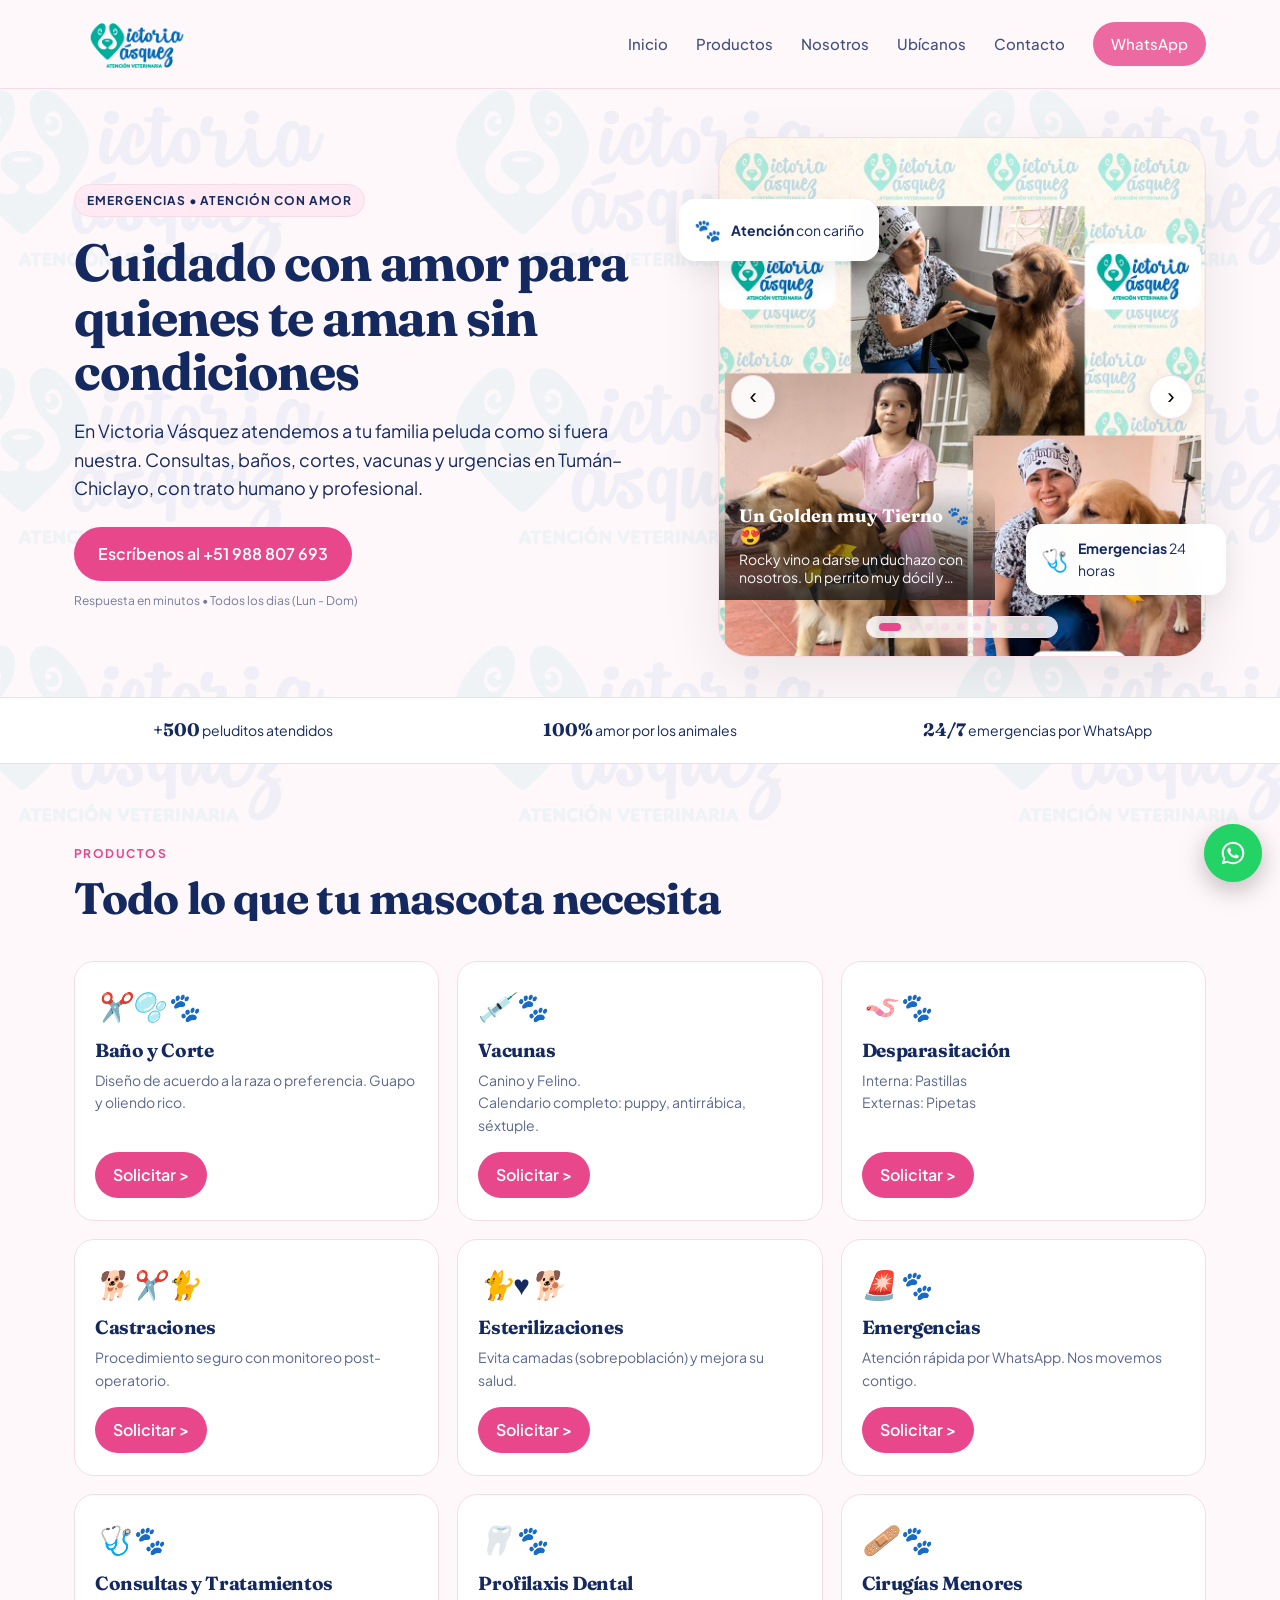
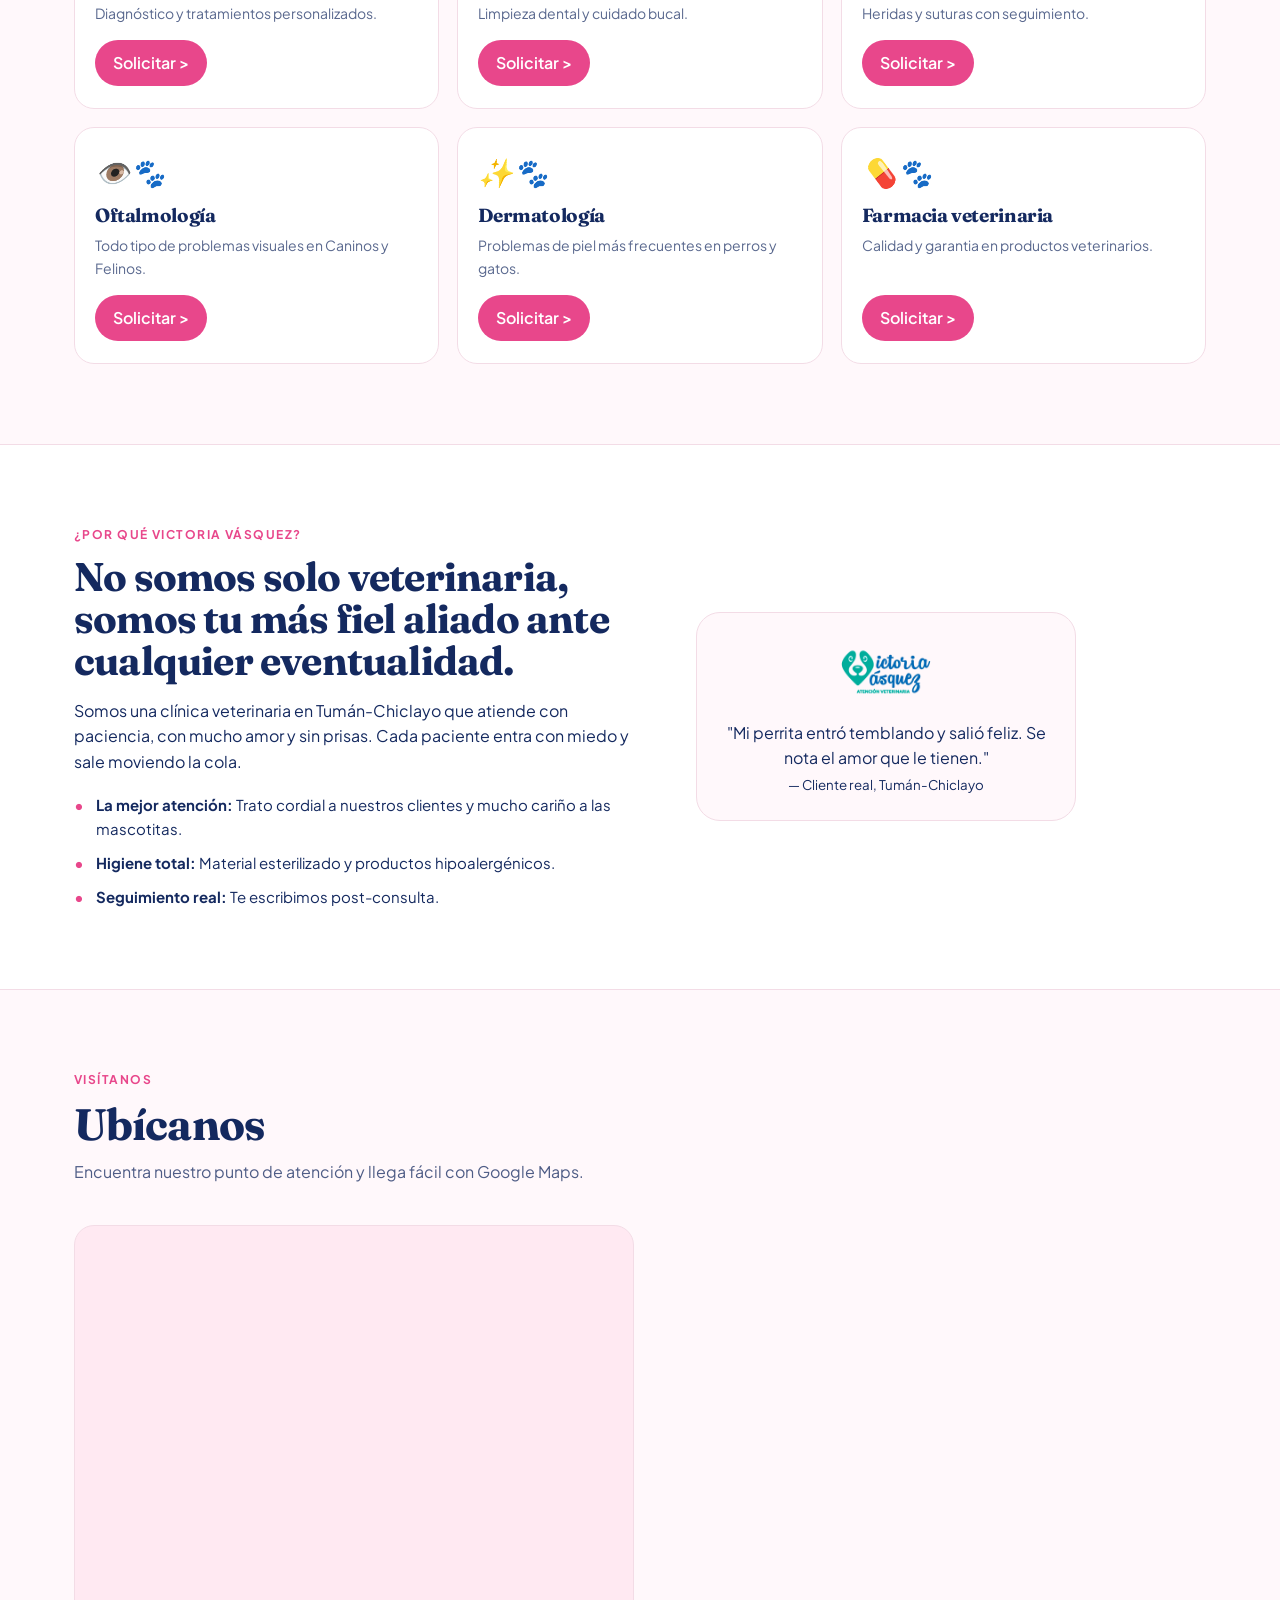
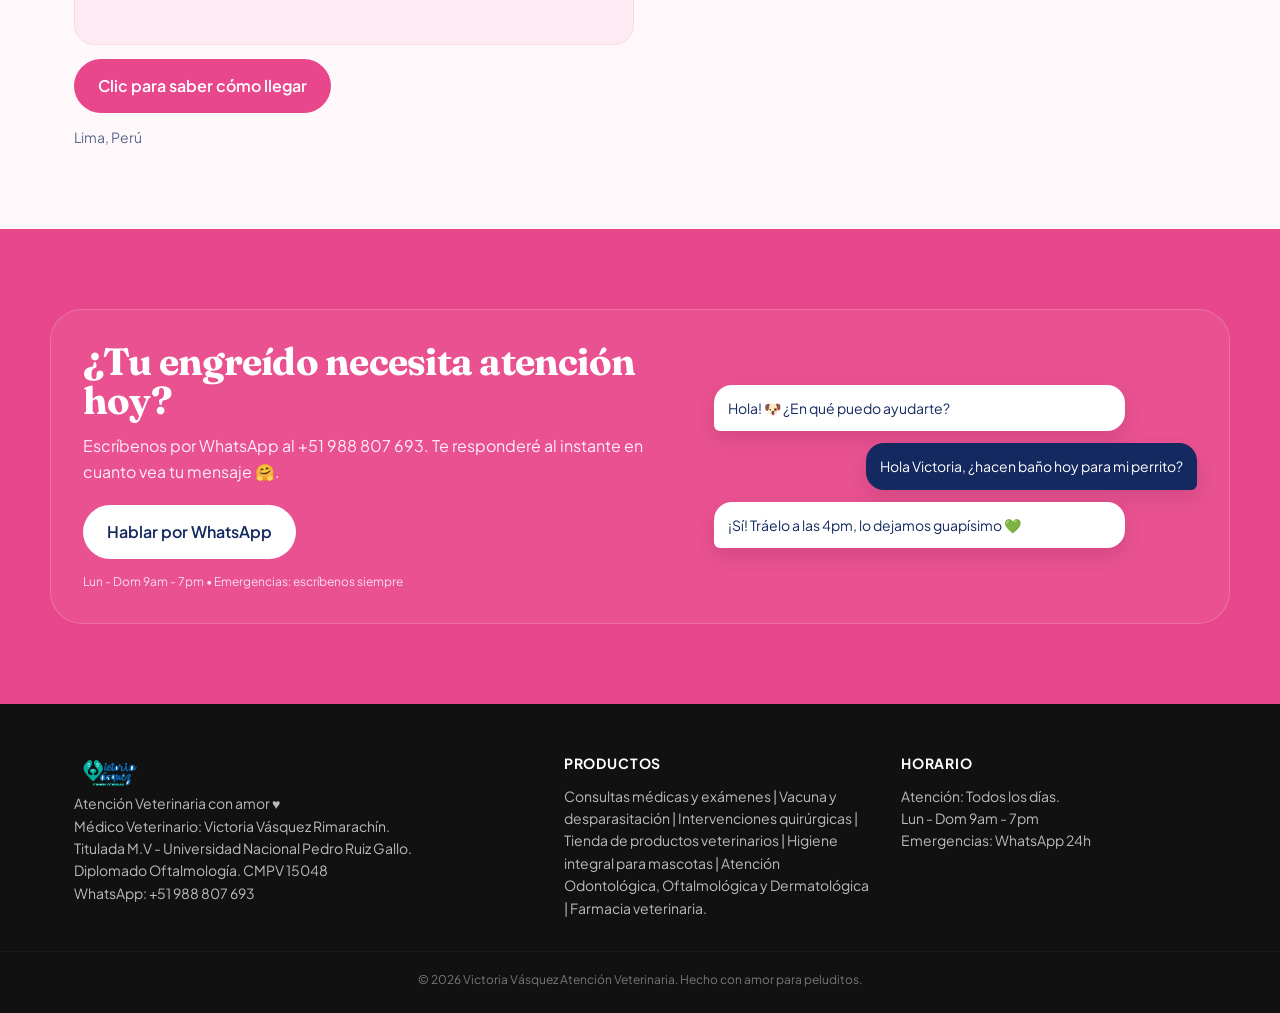
==== commit 9c296b90: "Nuevo Portal Admin" ====
--- a/index.html
+++ b/index.html
@@ -3,23 +3,39 @@
 <head>
 <meta charset="utf-8">
 <meta name="viewport" content="width=device-width,initial-scale=1,viewport-fit=cover">
-<title>Victoria Vásquez — Atención Veterinaria</title>
-<meta name="description" content="Clínica veterinaria Victoria Vásquez. Baños, cortes, vacunas, desparasitación, esterilizaciones y emergencias. Chiclayo - Lambayeque.">
-<meta name="theme-color" content="#14A89C">
-<link rel="icon" type="image/png" href="assets/img/logo.png?v=3">
-<link rel="apple-touch-icon" href="assets/img/logo.png?v=3">
+<script>try{var _c=JSON.parse(localStorage.getItem("bz_colors")||"null");if(_c)for(var _k in _c)document.documentElement.style.setProperty(_k,_c[_k])}catch(e){}</script>
+<!--SEO:START-->
+<title>Mi Clínica Veterinaria — Cuidado para tu mascota</title>
+<meta name="description" content="Consultas, vacunas, cirugías y emergencias para tu mascota. Agenda tu cita por WhatsApp.">
+<meta name="theme-color" content="#2E9E6B">
+<meta property="og:title" content="Mi Clínica Veterinaria — Cuidado para tu mascota">
+<meta property="og:description" content="Consultas, vacunas, cirugías y emergencias para tu mascota. Agenda tu cita por WhatsApp.">
+<meta property="og:image" content="og-image.jpg">
+<meta property="og:image:secure_url" content="og-image.jpg">
+<meta property="og:type" content="website">
+<meta property="og:site_name" content="Mi Clínica Veterinaria">
+<meta property="og:image:width" content="1200">
+<meta property="og:image:height" content="630">
+<meta property="og:image:alt" content="Mi Clínica Veterinaria">
+<meta name="twitter:card" content="summary_large_image">
+<meta name="twitter:title" content="Mi Clínica Veterinaria — Cuidado para tu mascota">
+<meta name="twitter:description" content="Consultas, vacunas, cirugías y emergencias para tu mascota. Agenda tu cita por WhatsApp.">
+<meta name="twitter:image" content="og-image.jpg">
+<link rel="icon" type="image/png" href="assets/img/favicon.png?v=4">
+<link rel="apple-touch-icon" href="assets/img/logo.png?v=4">
+<!--SEO:END-->
 <link rel="preconnect" href="https://fonts.googleapis.com">
 <link href="https://fonts.googleapis.com/css2?family=Fraunces:opsz,wght@9..144,600;9..144,700&family=Plus+Jakarta+Sans:wght@400;500;600&display=swap" rel="stylesheet">
-<link rel="stylesheet" href="styles.css?v=3">
+<link rel="stylesheet" href="styles.css?v=4">
 </head>
 <body>
 <div class="bg-watermark" id="bg-watermark"></div>
-<div id="splash"><div class="splash-inner"><img src="assets/img/logo.png?v=3" alt="Victoria Vasquez" width="180"><div class="splash-bar"><span></span></div></div></div>
-<header class="header"><div class="container header-inner"><a href="#inicio" class="logo"><img src="assets/img/logo.png?v=3" alt="Victoria Vásquez"></a><nav class="nav" id="navMenu"><a href="#inicio">Inicio</a><a href="#servicios">Servicios</a><a href="#nosotros">Nosotros</a><a href="#contacto">Contacto</a><a class="btn btn-teal" id="header-whatsapp" href="https://wa.me/51988807693?text=Hola%20Victoria%20V%C3%A1squez%2C%20quisiera%20informaci%C3%B3n" target="_blank" rel="noopener">WhatsApp</a></nav><button class="nav-toggle" id="navToggle" aria-label="Menú" aria-expanded="false"><span></span><span></span></button></div></header>
+<div id="splash"><div class="splash-inner"><img data-logo src="assets/img/logo.png?v=4" alt="" width="180"><div class="splash-bar"><span></span></div><div class="splash-credit"><p>Desarrollado por ITECT</p><p>© ITECT 2026. Todos los derechos reservados.</p></div></div></div>
+<header class="header"><div class="container header-inner"><a href="#inicio" class="logo"><img data-logo src="assets/img/logo.png?v=4" alt=""></a><nav class="nav" id="navMenu"><a href="#inicio" id="nav-inicio">Inicio</a><a href="#servicios" id="nav-productos">Productos</a><a href="#nosotros" id="nav-nosotros">Nosotros</a><a href="#ubicanos" id="nav-ubicanos">Ubícanos</a><a href="#contacto" id="nav-contacto">Contacto</a><a class="btn btn-teal" id="header-whatsapp" href="#" target="_blank" rel="noopener">WhatsApp</a></nav><button class="nav-toggle" id="navToggle" aria-label="Menú" aria-expanded="false"><span></span><span></span></button></div></header>
 <div class="nav-overlay" id="navOverlay"></div>
 <main>
 <section id="inicio" class="hero"><div class="container hero-grid">
-<div class="hero-copy"><div class="badge reveal" id="hero-badge">Emergencias • Atención con amor</div><h1 class="reveal" data-split id="hero-titulo">Cuidado con amor para quienes te aman sin condiciones</h1><p class="reveal" style="transition-delay:.15s" id="hero-desc">En <strong>Victoria Vásquez</strong> atendemos a tu familia peluda como si fuera nuestra. Consultas, baños, cortes, vacunas y urgencias en Tumán–Chiclayo, con trato humano y profesional.</p><div class="hero-cta reveal" style="transition-delay:.25s"><a class="btn btn-teal btn-lg" data-magnetic id="hero-cta" href="https://wa.me/51988807693?text=Hola%20Victoria%20V%C3%A1squez%2C%20quisiera%20informaci%C3%B3n" target="_blank">Escríbenos al +51 988 807 693</a><span class="cta-note" id="hero-nota">Respuesta en minutos • Lun - Dom</span></div></div>
+<div class="hero-copy"><div class="badge reveal" id="hero-badge">Clínica veterinaria • Consultas y emergencias</div><h1 class="reveal" data-split id="hero-titulo">Cuidamos a tu mascota como parte de la familia</h1><p class="reveal" style="transition-delay:.15s" id="hero-desc">Atención veterinaria con cariño y profesionales que aman a los animales.</p><div class="hero-cta reveal" style="transition-delay:.25s"><a class="btn btn-teal btn-lg" data-magnetic id="hero-cta" href="#" target="_blank">Pedir por WhatsApp</a><span class="cta-note" id="hero-nota">Respuesta en minutos • Lun - Sáb</span></div></div>
 <!-- AQUI VA EL CARRUSEL QUE MARCASTE EN ROJO - REEMPLAZA EL BLOQUE DE ANTES -->
 <div class="hero-visual reveal" style="transition-delay:.3s" id="hero-visual">
   <div class="carousel" id="hero-carousel">
@@ -30,17 +46,19 @@
     <button class="carousel-btn next" id="carousel-next" aria-label="Siguiente">›</button>
     <div class="carousel-dots" id="carousel-dots"></div>
   </div>
-  <div class="hero-card float-1"><span>🐾</span><div><strong>500+</strong> pacientes felices</div></div>
-  <div class="hero-card float-2"><span>💚</span><div><strong>24h</strong> emergencias</div></div>
+  <div class="hero-card float-1" id="hero-chip-1"><span>🐾</span><div><strong>Atención</strong> con cariño</div></div>
+  <div class="hero-card float-2" id="hero-chip-2"><span>🩺</span><div><strong>Emergencias</strong> 24 horas</div></div>
 </div>
 </div></section>
 <div class="trust-bar"><div class="container trust-grid" id="trust-grid"></div></div>
-<section id="servicios" class="section"><div class="container"><div class="section-head reveal"><span class="eyebrow">Servicios</span><h2 data-split>Todo lo que tu mascota necesita, en un solo lugar</h2></div><div class="services-grid" id="services-grid"></div></div></section>
-<section id="nosotros" class="section alt"><div class="container about-grid"><div class="about-copy reveal"><span class="eyebrow" id="nosotros-eyebrow">Por qué Victoria Vásquez</span><h2 data-split id="nosotros-titulo">No somos solo veterinaria, somos familia.</h2><p id="nosotros-desc"></p><ul class="values" id="nosotros-valores"></ul></div><div class="about-visual reveal" style="transition-delay:.15s"><div class="about-card"><img src="assets/img/logo.png?v=3" alt="Logo"><p id="nosotros-testimonio"></p><small id="nosotros-autor"></small></div></div></div></section>
+<section id="servicios" class="section"><div class="container"><div class="section-head reveal"><span class="eyebrow" id="prod-eyebrow">Productos</span><h2 data-split id="prod-titulo">Todo lo que tu mascota necesita</h2></div><div class="services-grid" id="services-grid"></div></div></section>
+<section id="nosotros" class="section alt"><div class="container about-grid"><div class="about-copy reveal"><span class="eyebrow" id="nosotros-eyebrow">Por qué elegirnos</span><h2 data-split id="nosotros-titulo">Salud y cariño para tu mascota.</h2><p id="nosotros-desc"></p><ul class="values" id="nosotros-valores"></ul></div><div class="about-visual reveal" style="transition-delay:.15s"><div class="about-card"><img data-logo src="assets/img/logo.png?v=4" alt="Logo"><p id="nosotros-testimonio"></p><small id="nosotros-autor"></small></div></div></div></section>
+<section id="ubicanos" class="section"><div class="container"><div class="section-head reveal"><span class="eyebrow" id="ubi-eyebrow"></span><h2 id="ubi-titulo"></h2><p id="ubi-texto" style="margin-top:12px;opacity:.75"></p></div><div class="ubi-grid reveal is-visible" id="ubi-grid"><div class="ubi-map"><div class="ubi-map-frame"><iframe id="ubi-iframe" title="Mapa de ubicación" loading="lazy" referrerpolicy="no-referrer-when-downgrade" allowfullscreen></iframe></div><a class="btn btn-teal btn-lg" id="ubi-btn" target="_blank" rel="noopener"></a><p class="ubi-dir" id="ubi-dir"></p></div><div class="ubi-photo" id="ubi-photo" hidden><img id="ubi-img" alt="Nuestro local" loading="lazy"></div></div></div></section>
 <section id="contacto" class="section cta"><div class="container cta-box reveal"><div><h2 data-split id="contacto-titulo"></h2><p id="contacto-desc"></p><a class="btn btn-cream btn-lg" data-magnetic id="contacto-cta" href="#" target="_blank">Hablar por WhatsApp</a><div class="cta-meta" id="contacto-meta"></div></div><div class="cta-chat" id="cta-chat"></div></div></section>
 </main>
-<footer class="footer"><div class="container footer-grid"><div><img src="assets/img/logo.png?v=3" alt="" height="40"><p id="footer-desc"></p></div><div><h4>Servicios</h4><p id="footer-servicios"></p></div><div><h4>Horario</h4><p id="footer-horario"></p></div></div><div class="copy" id="footer-copy"></div></footer>
-<script src="lib/manifest.js?v=3" defer></script>
-<script src="main.js?v=3" defer></script>
+<footer class="footer"><div class="container footer-grid"><div><img data-logo src="assets/img/logo.png?v=4" alt="" height="40"><p id="footer-desc"></p></div><div><h4 id="footer-t-serv">Productos</h4><p id="footer-servicios"></p></div><div><h4 id="footer-t-hor">Horario</h4><p id="footer-horario"></p></div></div><div class="copy" id="footer-copy"></div></footer>
+<script src="lib/manifest.js?v=4" defer></script>
+<script src="main.js?v=4" defer></script>
+<a id="wa-float" class="wa-float" href="#" target="_blank" rel="noopener" aria-label="Escríbenos por WhatsApp" hidden><svg viewBox="0 0 32 32" width="30" height="30" aria-hidden="true"><path fill="#fff" d="M16.04 4C9.4 4 4 9.35 4 15.94c0 2.1.56 4.15 1.62 5.96L4 28l6.27-1.6a12.1 12.1 0 0 0 5.77 1.47h.01c6.63 0 12.03-5.35 12.03-11.94C28.08 9.35 22.68 4 16.04 4zm0 21.8h-.01a10 10 0 0 1-5.1-1.4l-.37-.22-3.72.95.99-3.6-.24-.37a9.8 9.8 0 0 1-1.5-5.21c0-5.45 4.46-9.88 9.95-9.88 2.66 0 5.15 1.03 7.03 2.9a9.8 9.8 0 0 1 2.91 7c0 5.45-4.46 9.83-9.94 9.83zm5.45-7.36c-.3-.15-1.77-.87-2.04-.97-.27-.1-.47-.15-.67.15-.2.3-.77.97-.94 1.17-.17.2-.35.22-.65.07-.3-.15-1.26-.46-2.4-1.47-.89-.78-1.49-1.75-1.66-2.05-.17-.3-.02-.46.13-.6.13-.13.3-.35.45-.52.15-.17.2-.3.3-.5.1-.2.05-.37-.02-.52-.08-.15-.67-1.6-.92-2.2-.24-.58-.49-.5-.67-.51h-.57c-.2 0-.52.07-.8.37-.27.3-1.04 1.01-1.04 2.47s1.07 2.87 1.22 3.07c.15.2 2.1 3.2 5.08 4.49.71.3 1.26.49 1.7.62.71.22 1.36.19 1.87.12.57-.09 1.77-.72 2.02-1.42.25-.7.25-1.29.17-1.42-.07-.12-.27-.2-.57-.35z"/></svg></a>
 </body>
 </html>
--- a/styles.css
+++ b/styles.css
@@ -1,5 +1,5 @@
-/* Victoria Vasquez v3 - Carrusel + Fondo transparente + Responsive */
-:root{--cream:#FFFBF5;--cream2:#FFF2E6;--charcoal:#1A1A1A;--teal:#14A89C;--teal2:#0E8A7F;--blue:#1A4A8A;--line:#EDE3D6;--header-h:88px;--bg-opacity:0.07}
+/* Estilos del sitio - Carrusel + Fondo transparente + Responsive */
+:root{--cream:#FFF8FB;--cream2:#FFE9F2;--charcoal:#14295F;--teal:#E8478B;--teal2:#C93577;--blue:#14295F;--line:#F3DCE6;--header-h:88px;--bg-opacity:0.07;--cream-rgb:255,248,251;--on-teal:#fff}
 *{box-sizing:border-box;margin:0;padding:0}
 html{scroll-behavior:smooth;overflow-x:hidden}
 body{font-family:'Plus Jakarta Sans',Inter,sans-serif;background:var(--cream);color:var(--charcoal);line-height:1.6;overflow-x:hidden;max-width:100vw;position:relative}
@@ -18,13 +18,13 @@
 .splash-inner{text-align:center}.splash-bar{width:120px;height:3px;background:var(--line);margin:18px auto 0;border-radius:3px;overflow:hidden}
 .splash-bar span{display:block;height:100%;width:100%;background:var(--teal);animation:load 3s ease}
 @keyframes load{0%{transform:translateX(-100%)}100%{transform:translateX(0)}}
-.header{position:sticky;top:0;z-index:100;background:rgba(255,251,245,.96);backdrop-filter:blur(12px);border-bottom:1px solid var(--line);width:100%}
+.header{position:sticky;top:0;z-index:100;background:rgba(var(--cream-rgb),.96);backdrop-filter:blur(12px);border-bottom:1px solid var(--line);width:100%}
 .header-inner{display:flex;align-items:center;justify-content:space-between;height:var(--header-h);gap:16px;width:100%}
 .logo{flex-shrink:0;display:flex;align-items:center}.logo img{height:70px;width:auto}
 .nav{display:flex;gap:28px;align-items:center;flex-shrink:0}
 .nav a{font-weight:500;font-size:15px;opacity:.8;transition:.2s;white-space:nowrap}.nav a:hover{opacity:1;color:var(--teal)}
 .btn{border-radius:999px;padding:10px 18px;font-weight:600;display:inline-flex;gap:8px;transition:transform .2s,background .2s;border:0;cursor:pointer;will-change:transform;text-align:center;justify-content:center}
-.btn-teal{background:var(--teal);color:#fff}.btn-teal:hover{background:var(--teal2)}.btn-cream{background:#fff;color:var(--charcoal)}.btn-lg{padding:14px 24px;font-size:16px}
+.btn-teal{background:var(--teal);color:var(--on-teal)}.btn-teal:hover{background:var(--teal2)}.btn-cream{background:#fff;color:var(--charcoal)}.btn-lg{padding:14px 24px;font-size:16px}
 .nav-toggle{display:none;background:none;border:0;width:42px;height:42px;position:relative;flex-shrink:0;cursor:pointer;margin-left:auto}
 .nav-toggle span{position:absolute;left:8px;right:8px;height:2.5px;background:var(--charcoal);transition:.25s;border-radius:2px}
 .nav-toggle span:nth-child(1){top:13px}.nav-toggle span:nth-child(2){top:25px}
@@ -42,11 +42,12 @@
 .carousel{position:relative;width:100%;height:100%;border-radius:32px;overflow:hidden;border:1px solid var(--line);background:var(--cream2);box-shadow:0 20px 60px rgba(0,0,0,.08)}
 .carousel-track{display:flex;height:100%;transition:transform .6s cubic-bezier(.16,1,.3,1);will-change:transform}
 .carousel-slide{min-width:100%;height:100%;position:relative;background:#fff}
-.carousel-slide img{width:100%;height:100%;object-fit:cover;display:block}
-.carousel-slide .placeholder{width:100%;height:100%;display:flex;flex-direction:column;align-items:center;justify-content:center;background:radial-gradient(120% 120% at 30% 20%, var(--cream2), #E8F5F2);padding:24px;text-align:center}
+.carousel-slide img{width:100%;height:100%;object-fit:cover;object-position:top center;display:block}
+.carousel-slide .placeholder{width:100%;height:100%;display:flex;flex-direction:column;align-items:center;justify-content:center;background:radial-gradient(120% 120% at 30% 20%, var(--cream2), var(--line));padding:24px;text-align:center}
 .carousel-slide .placeholder img{width:60%;opacity:.2;margin-bottom:16px;object-fit:contain;height:auto}
-.carousel-slide .caption{position:absolute;bottom:0;left:0;right:0;background:linear-gradient(transparent, rgba(26,26,26,.75));color:#fff;padding:28px 20px 20px;font-size:14px}
-.carousel-slide .caption strong{display:block;font-family:'Fraunces';font-size:18px;margin-bottom:4px}
+.carousel-slide .caption{position:absolute;bottom:56px;left:0;right:210px;background:linear-gradient(transparent, rgba(26,26,26,.82));color:#fff;padding:18px 20px 14px;font-size:14px;z-index:2;white-space:normal;word-break:break-word;overflow-wrap:anywhere;height:auto;border-top-right-radius:16px}
+.carousel-slide .caption strong{display:block;font-family:'Fraunces';font-size:18px;margin-bottom:4px;line-height:1.1;white-space:normal;word-break:break-word}
+.carousel-slide .caption span{display:block;opacity:.95;line-height:1.3;white-space:normal;word-break:break-word;display:-webkit-box;-webkit-line-clamp:2;-webkit-box-orient:vertical;overflow:hidden}
 .carousel-btn{position:absolute;top:50%;transform:translateY(-50%);background:rgba(255,255,255,.92);border:1px solid var(--line);width:44px;height:44px;border-radius:999px;cursor:pointer;font-size:22px;z-index:3;display:grid;place-items:center;box-shadow:0 4px 16px rgba(0,0,0,.12);transition:.2s}
 .carousel-btn:hover{background:#fff;transform:translateY(-50%) scale(1.05)}
 .carousel-btn.prev{left:12px}.carousel-btn.next{right:12px}
@@ -54,7 +55,7 @@
 .carousel-dot{width:8px;height:8px;border-radius:999px;background:var(--line);border:0;cursor:pointer;transition:.3s}
 .carousel-dot.active{background:var(--teal);width:22px}
 
-.hero-card{position:absolute;background:#fff;border:1px solid var(--line);border-radius:16px;padding:12px 14px;display:flex;gap:10px;align-items:center;box-shadow:0 10px 30px rgba(0,0,0,.06);font-size:14px;max-width:200px;z-index:2}
+.hero-card{position:absolute;background:rgba(255,255,255,.99);backdrop-filter:blur(8px);-webkit-backdrop-filter:blur(8px);border:1px solid rgba(255,255,255,.6);border-radius:16px;padding:12px 14px;display:flex;gap:10px;align-items:center;box-shadow:0 10px 30px rgba(0,0,0,.08);font-size:14px;max-width:200px;z-index:2}
 .hero-card span{font-size:22px}.float-1{top:12%;left:-8%;animation:float 5s ease infinite}.float-2{bottom:12%;right:-4%;animation:float 5.5s ease infinite reverse}
 @keyframes float{0%,100%{transform:translateY(0)}50%{transform:translateY(-8px)}}
 .trust-bar{border-top:1px solid var(--line);border-bottom:1px solid var(--line);background:#fff;width:100%}.trust-grid{display:grid;grid-template-columns:repeat(3,1fr);text-align:center;padding:18px 0;font-size:14px;gap:12px}.trust-grid strong{font-family:'Fraunces';font-size:18px}
@@ -66,8 +67,8 @@
 .about-grid{display:grid;grid-template-columns:1fr .9fr;gap:56px;align-items:center}.about-copy h2{font-size:clamp(28px,4vw,40px);margin-bottom:16px}
 .values{list-style:none;margin-top:18px;display:grid;gap:10px}.values li{padding-left:22px;position:relative;font-size:15px}.values li:before{content:"•";position:absolute;left:0;color:var(--teal);font-weight:700}
 .about-card{background:var(--cream);border:1px solid var(--line);border-radius:24px;padding:24px;max-width:380px;text-align:center;width:100%}.about-card img{width:120px;margin:0 auto 16px}
-.cta{background:var(--teal);color:#fff}.cta-box{display:grid;grid-template-columns:1.1fr .9fr;gap:40px;align-items:center;background:rgba(255,255,255,.06);border:1px solid rgba(255,255,255,.18);border-radius:32px;padding:32px;width:100%}
-.cta-box h2{font-size:clamp(28px,4vw,38px);color:#fff;margin-bottom:12px}.cta-box p{opacity:.9;margin-bottom:20px}.cta-meta{margin-top:14px;font-size:12px;opacity:.8}
+.cta{background:var(--teal);color:var(--on-teal)}.cta-box{display:grid;grid-template-columns:1.1fr .9fr;gap:40px;align-items:center;background:rgba(255,255,255,.06);border:1px solid rgba(255,255,255,.18);border-radius:32px;padding:32px;width:100%}
+.cta-box h2{font-size:clamp(28px,4vw,38px);color:var(--on-teal);margin-bottom:12px}.cta-box p{opacity:.9;margin-bottom:20px}.cta-meta{margin-top:14px;font-size:12px;opacity:.8}
 .cta-chat{display:grid;gap:12px;width:100%}.chat-bubble{background:#fff;color:var(--charcoal);padding:12px 14px;border-radius:18px;border-bottom-left-radius:6px;font-size:14px;max-width:85%;box-shadow:0 8px 20px rgba(0,0,0,.1)}
 .chat-bubble.me{margin-left:auto;background:var(--charcoal);color:#fff;border-bottom-left-radius:18px;border-bottom-right-radius:6px}
 .footer{background:#111;color:#bbb;padding:48px 0 24px;width:100%}.footer-grid{display:grid;grid-template-columns:1.5fr 1fr 1fr;gap:32px;margin-bottom:32px}.footer h4{color:#fff;margin-bottom:10px;font-size:14px;letter-spacing:.06em;text-transform:uppercase}.footer p{font-size:14px}.copy{border-top:1px solid #222;padding-top:18px;text-align:center;font-size:12px;opacity:.6}
@@ -78,7 +79,7 @@
   .container{padding:0 16px}
   .logo img{height:56px}
   .header-inner{height:var(--header-h)}
-  .nav{position:fixed;top:0;right:0;bottom:0;width:84vw;max-width:340px;height:100vh;height:100dvh;background:#FFFBF5;flex-direction:column;align-items:flex-start;padding:84px 24px 32px;gap:4px;transform:translateX(100%);transition:transform .35s cubic-bezier(.16,1,.3,1);z-index:90;overflow-y:auto;box-shadow:-16px 0 60px rgba(0,0,0,.12);border-left:1px solid var(--line)}
+  .nav{position:fixed;top:0;right:0;bottom:0;width:84vw;max-width:340px;height:100vh;height:100dvh;background:var(--cream);flex-direction:column;align-items:flex-start;padding:84px 24px 32px;gap:4px;transform:translateX(100%);transition:transform .35s cubic-bezier(.16,1,.3,1);z-index:90;overflow-y:auto;box-shadow:-16px 0 60px rgba(0,0,0,.12);border-left:1px solid var(--line)}
   .nav.open{transform:translateX(0)}
   .nav a{font-size:18px;padding:14px 0;width:100%;border-bottom:1px solid var(--line);opacity:1}
   .nav .btn{width:100%;margin-top:16px;padding:16px;border-bottom:none}
@@ -95,9 +96,116 @@
 }
 @media(max-width:600px){
   .services-grid{grid-template-columns:1fr}
-  .hero-visual{height:380px}
+  .hero-visual{height:420px}
   .hero h1{font-size:32px}
   .hero p{font-size:16px}
   .carousel{border-radius:20px}
   .btn-lg{width:100%;font-size:15px;padding:16px 20px}
+  /* SOLO MOVIL: Foto completa sin recorte + descripcion visible */
+  .carousel-slide img{
+    object-fit: contain;
+    object-position: center center; /* En móvil centrado para que no se mueva */
+    background: #0f1a1a;
+  }
+  .carousel-slide{
+    background: radial-gradient(120% 120% at 50% 30%, #1a2e2e 0%, #0f1a1a 100%);
+  }
+  /* FIX DEFINITIVO: texto hace salto ANTES de llegar al cartel 24h */
+  .hero-card{ scale: .88; }
+  .hero-card.float-1{ left: 6px; top: 4%; }
+  .hero-card.float-2{ 
+    right: 8px; 
+    bottom: 45px; /* Baja el 24h a la altura del texto, alineado a la derecha */
+    z-index: 4;
+    max-width: 155px;
+  }
+  .carousel-slide .caption{
+    bottom: 42px;
+    left: 10px;
+    right: 168px; /* Deja 168px libres a la derecha para que no se meta detrás del 24h */
+    padding: 10px 12px;
+    background: linear-gradient(to top, rgba(26,26,26,.78) 0%, rgba(26,26,26,.45) 60%, rgba(26,26,26,0) 100%);
+    backdrop-filter: blur(2px);
+    -webkit-backdrop-filter: blur(2px);
+    border-radius: 12px;
+    border: 1px solid rgba(255,255,255,.12);
+    z-index: 3;
+    white-space: normal;
+    word-break: break-word;
+    overflow-wrap: anywhere;
+    height: auto;
+  }
+  .carousel-slide .caption strong{
+    font-size: 13px;
+    line-height: 1.15;
+    margin-bottom: 3px;
+    white-space: normal;
+    display: block;
+  }
+  .carousel-slide .caption span{
+    font-size: 11px;
+    line-height: 1.3;
+    white-space: normal;
+    display: block;
+    /* 2 lineas max y corta con ... si es muy largo, pero hace salto antes del cartel */
+    display: -webkit-box;
+    -webkit-line-clamp: 2;
+    -webkit-box-orient: vertical;
+    overflow: hidden;
+  }
+  .carousel-dots{ bottom: 8px; z-index: 5; }
 }
+
+.carousel-slide img.is-logo{object-fit:contain;object-position:center;padding:14px;background:var(--cream2)}
+
+
+/* ===== WhatsApp flotante ===== */
+.wa-float{position:fixed;right:18px;bottom:calc(18px + env(safe-area-inset-bottom,0px));width:58px;height:58px;border-radius:50%;background:#25D366;display:flex;align-items:center;justify-content:center;box-shadow:0 8px 24px rgba(0,0,0,.25);z-index:80;transition:transform .2s}
+.wa-float[hidden]{display:none}
+.wa-float:hover{transform:scale(1.08)}
+.wa-float:before{content:"";position:absolute;inset:0;border-radius:50%;background:#25D366;opacity:.5;z-index:-1;animation:waPulse 2.2s infinite}
+@keyframes waPulse{0%{transform:scale(1);opacity:.5}100%{transform:scale(1.6);opacity:0}}
+@media (prefers-reduced-motion:reduce){.wa-float:before{animation:none;display:none}}
+
+/* ===== Tarjetas de productos: foto + botón ===== */
+.svc{display:flex;flex-direction:column}
+.svc p{flex:1}
+.svc .svc-btn{margin-top:16px;align-self:flex-start}
+.svc-photo{margin:-22px -20px 14px;aspect-ratio:4/3;overflow:hidden;border-radius:20px 20px 0 0;background:var(--cream2)}
+.svc-photo img{width:100%;height:100%;object-fit:cover;display:block}
+
+
+/* ===== Barra de confianza: máx. 3 por fila, la fila incompleta queda centrada ===== */
+.trust-grid{display:flex;flex-wrap:wrap;justify-content:center;gap:12px}
+.trust-grid>div{flex:0 0 calc((100% - 24px)/3)}
+@media(max-width:900px){.trust-grid>div{flex-basis:100%}}
+
+/* ===== Ubícanos ===== */
+.ubi-grid{display:grid;grid-template-columns:minmax(0,480px) minmax(0,1fr);gap:28px;align-items:stretch}
+.ubi-grid.no-photo{grid-template-columns:minmax(0,560px)}
+.ubi-map{display:flex;flex-direction:column;gap:14px;align-items:flex-start}
+.ubi-map-frame{width:100%;aspect-ratio:4/3;border-radius:20px;overflow:hidden;border:1px solid var(--line);background:var(--cream2)}
+.ubi-map-frame iframe{width:100%;height:100%;border:0;display:block}
+.ubi-dir{font-size:14px;opacity:.7}
+.ubi-photo{border-radius:20px;overflow:hidden;border:1px solid var(--line);background:var(--cream2);min-height:260px}
+.ubi-photo[hidden]{display:none}
+.ubi-photo{position:relative}
+.ubi-photo img{position:absolute;inset:0;width:100%;height:100%;object-fit:cover;display:block}
+@media(max-width:900px){.ubi-grid,.ubi-grid.no-photo{grid-template-columns:1fr}.ubi-photo{aspect-ratio:4/3;min-height:0}}
+
+/* ===== Pantalla de carga: créditos ===== */
+.splash-credit{margin-top:22px;font-size:11px;line-height:1.6;color:#6b7280}
+.splash-credit p{margin:0}
+
+
+/* ===== Pantalla de carga: logo y textos centrados (escritorio y móvil) ===== */
+.splash-inner{display:flex;flex-direction:column;align-items:center;max-width:92vw}
+.splash-inner img{display:block;margin:0 auto;max-width:100%;height:auto}
+.splash-inner .splash-bar{margin:18px 0 0}
+.splash-credit{text-align:center}
+
+/* ===== Inicio sin carrusel ===== */
+.hero-grid.hero-solo{grid-template-columns:minmax(0,760px);justify-content:center;justify-items:center;text-align:center}
+.hero-grid.hero-solo .hero-copy{max-width:680px;margin:0 auto}
+.hero-grid.hero-solo .hero-cta{justify-content:center;align-items:center;text-align:center}
+.hero-grid.hero-solo .hero-copy p,.hero-grid.hero-solo .hero-copy h1{margin-left:auto;margin-right:auto}
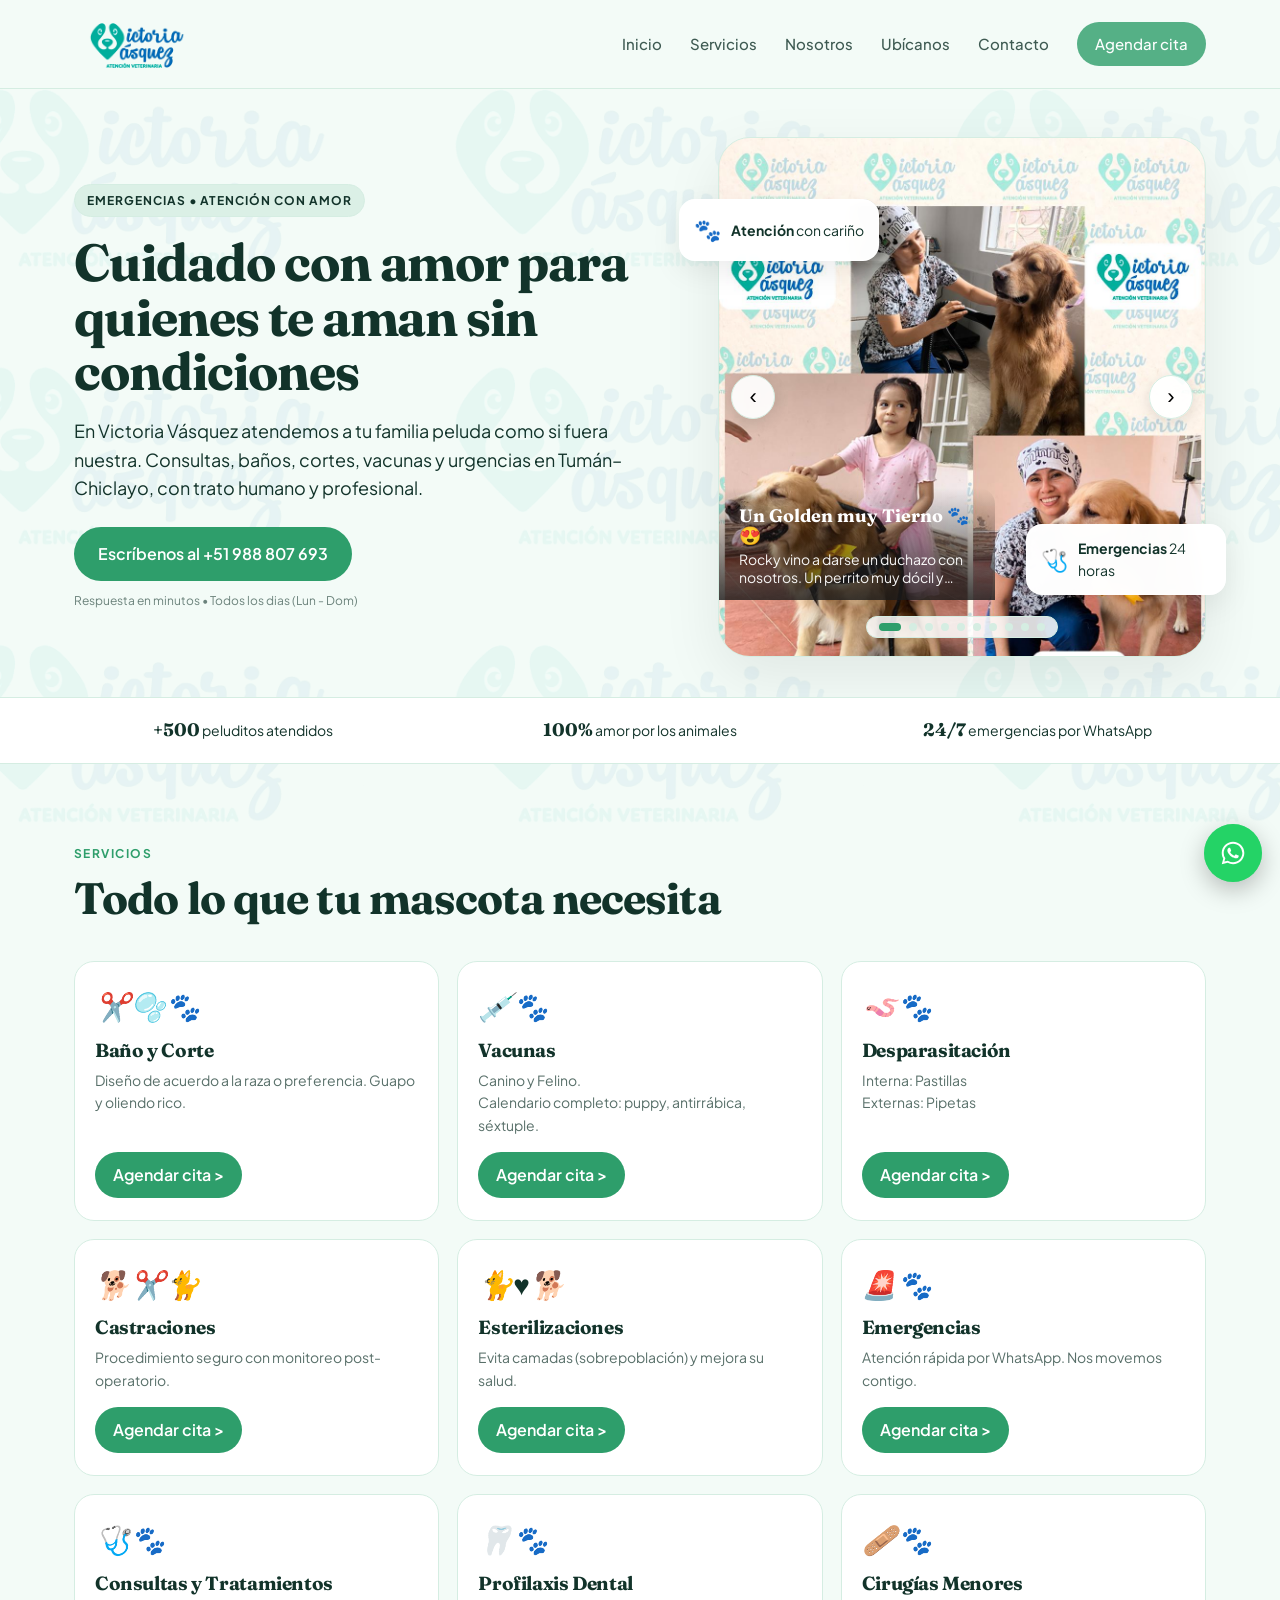
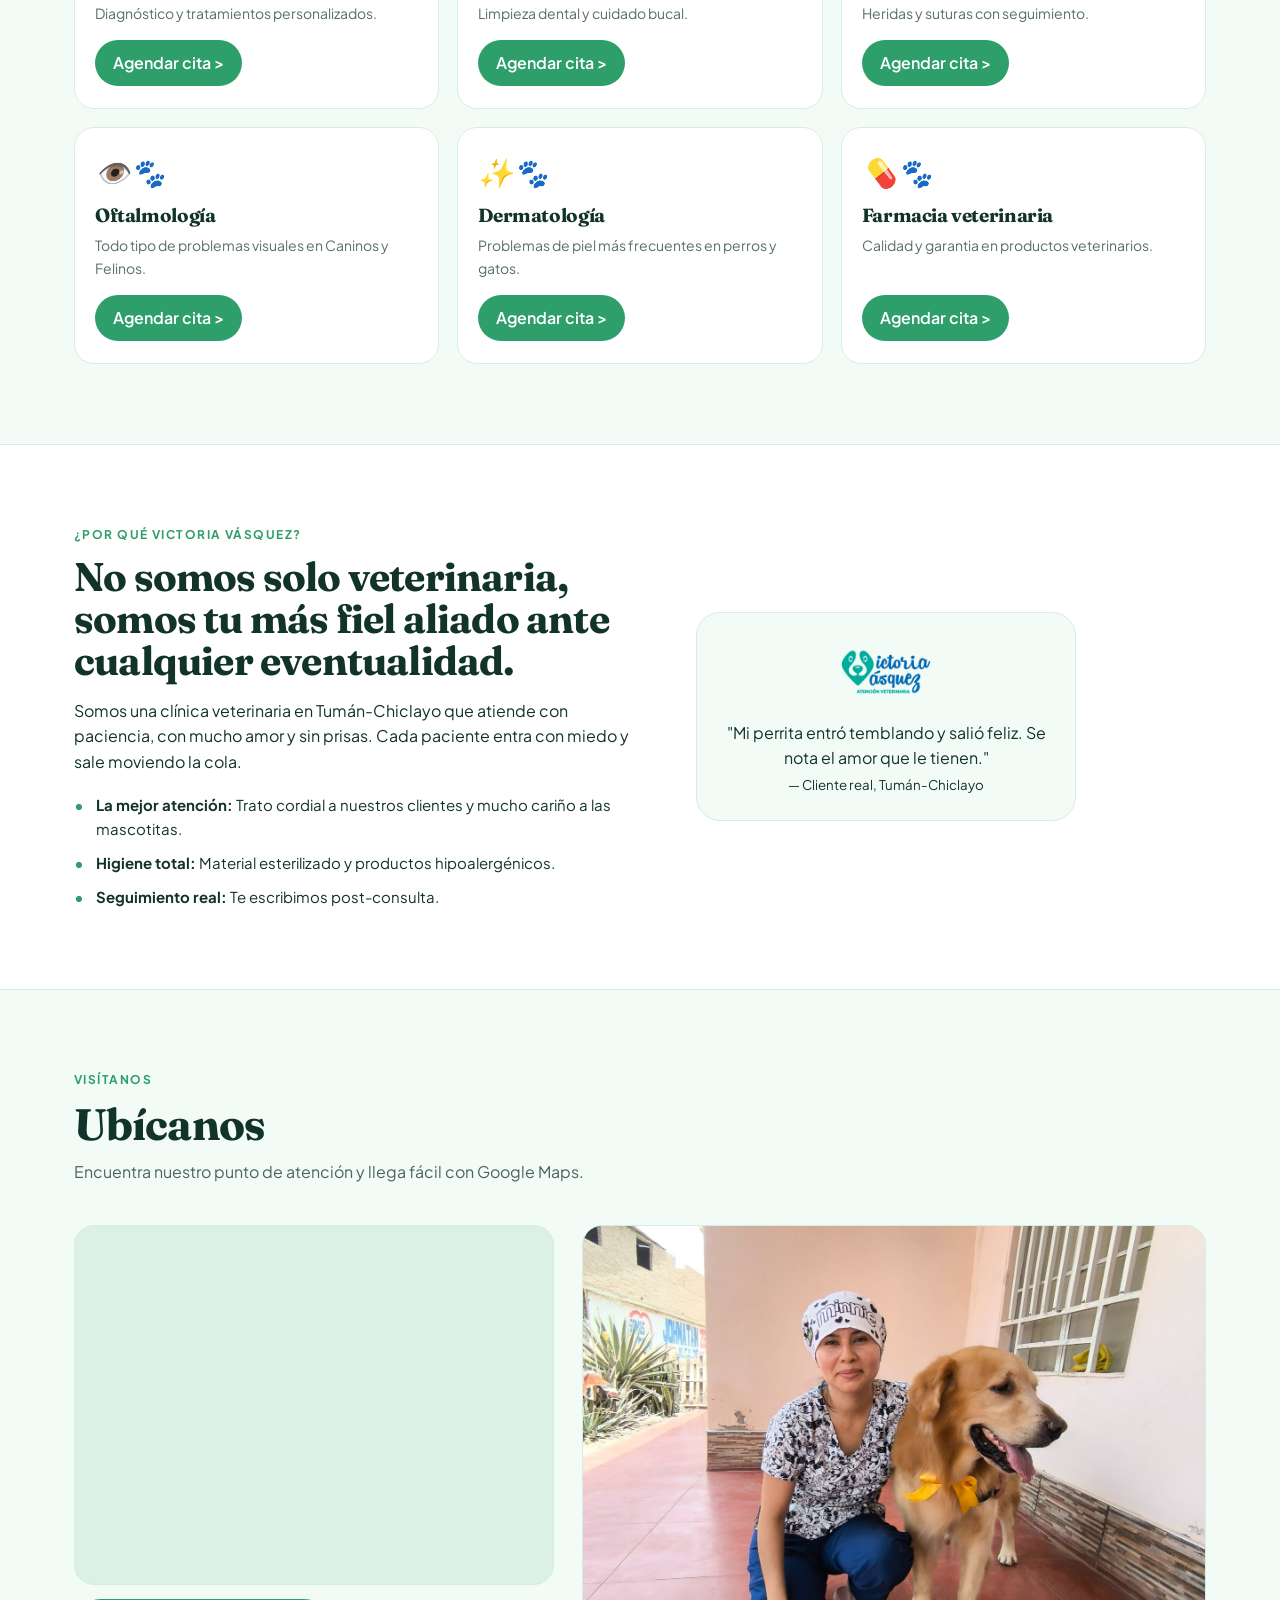
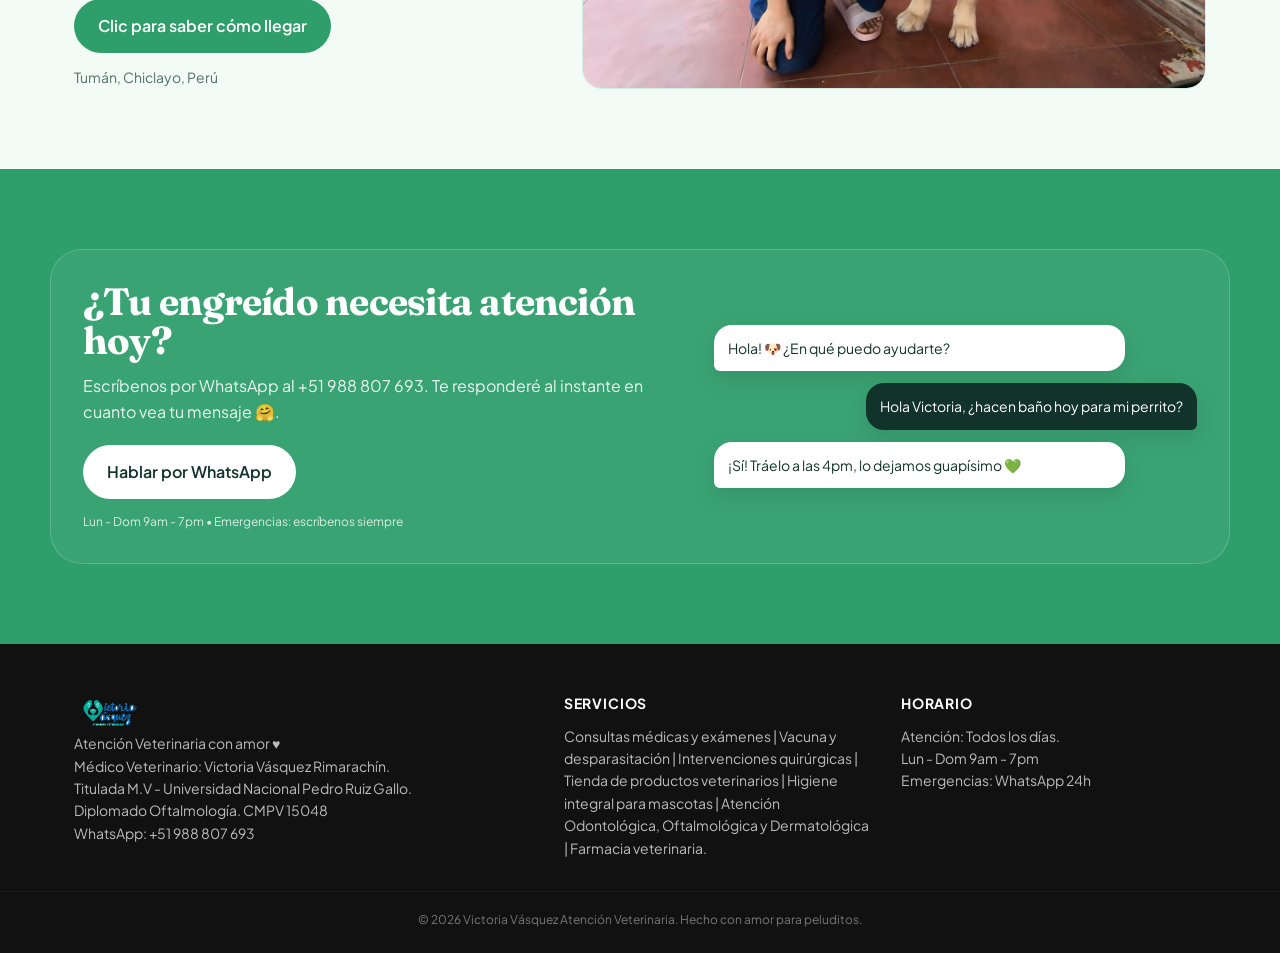
==== commit 57cb774e: "Actualizar SEO desde el portal admin" ====
--- a/index.html
+++ b/index.html
@@ -5,22 +5,23 @@
 <meta name="viewport" content="width=device-width,initial-scale=1,viewport-fit=cover">
 <script>try{var _c=JSON.parse(localStorage.getItem("bz_colors")||"null");if(_c)for(var _k in _c)document.documentElement.style.setProperty(_k,_c[_k])}catch(e){}</script>
 <!--SEO:START-->
-<title>Mi Clínica Veterinaria — Cuidado para tu mascota</title>
+<title>Página Web</title>
 <meta name="description" content="Consultas, vacunas, cirugías y emergencias para tu mascota. Agenda tu cita por WhatsApp.">
 <meta name="theme-color" content="#2E9E6B">
-<meta property="og:title" content="Mi Clínica Veterinaria — Cuidado para tu mascota">
+<meta property="og:title" content="Página Web">
 <meta property="og:description" content="Consultas, vacunas, cirugías y emergencias para tu mascota. Agenda tu cita por WhatsApp.">
-<meta property="og:image" content="og-image.jpg">
-<meta property="og:image:secure_url" content="og-image.jpg">
+<meta property="og:image" content="https://victoria-vasquez-vet.vercel.app/assets/uploads/og-1791950882485.jpg">
+<meta property="og:image:secure_url" content="https://victoria-vasquez-vet.vercel.app/assets/uploads/og-1791950882485.jpg">
+<meta property="og:url" content="https://victoria-vasquez-vet.vercel.app/">
 <meta property="og:type" content="website">
-<meta property="og:site_name" content="Mi Clínica Veterinaria">
+<meta property="og:site_name" content="Victoria Vasquez">
 <meta property="og:image:width" content="1200">
 <meta property="og:image:height" content="630">
-<meta property="og:image:alt" content="Mi Clínica Veterinaria">
+<meta property="og:image:alt" content="Victoria Vasquez">
 <meta name="twitter:card" content="summary_large_image">
-<meta name="twitter:title" content="Mi Clínica Veterinaria — Cuidado para tu mascota">
+<meta name="twitter:title" content="Página Web">
 <meta name="twitter:description" content="Consultas, vacunas, cirugías y emergencias para tu mascota. Agenda tu cita por WhatsApp.">
-<meta name="twitter:image" content="og-image.jpg">
+<meta name="twitter:image" content="https://victoria-vasquez-vet.vercel.app/assets/uploads/og-1791950882485.jpg">
 <link rel="icon" type="image/png" href="assets/img/favicon.png?v=4">
 <link rel="apple-touch-icon" href="assets/img/logo.png?v=4">
 <!--SEO:END-->
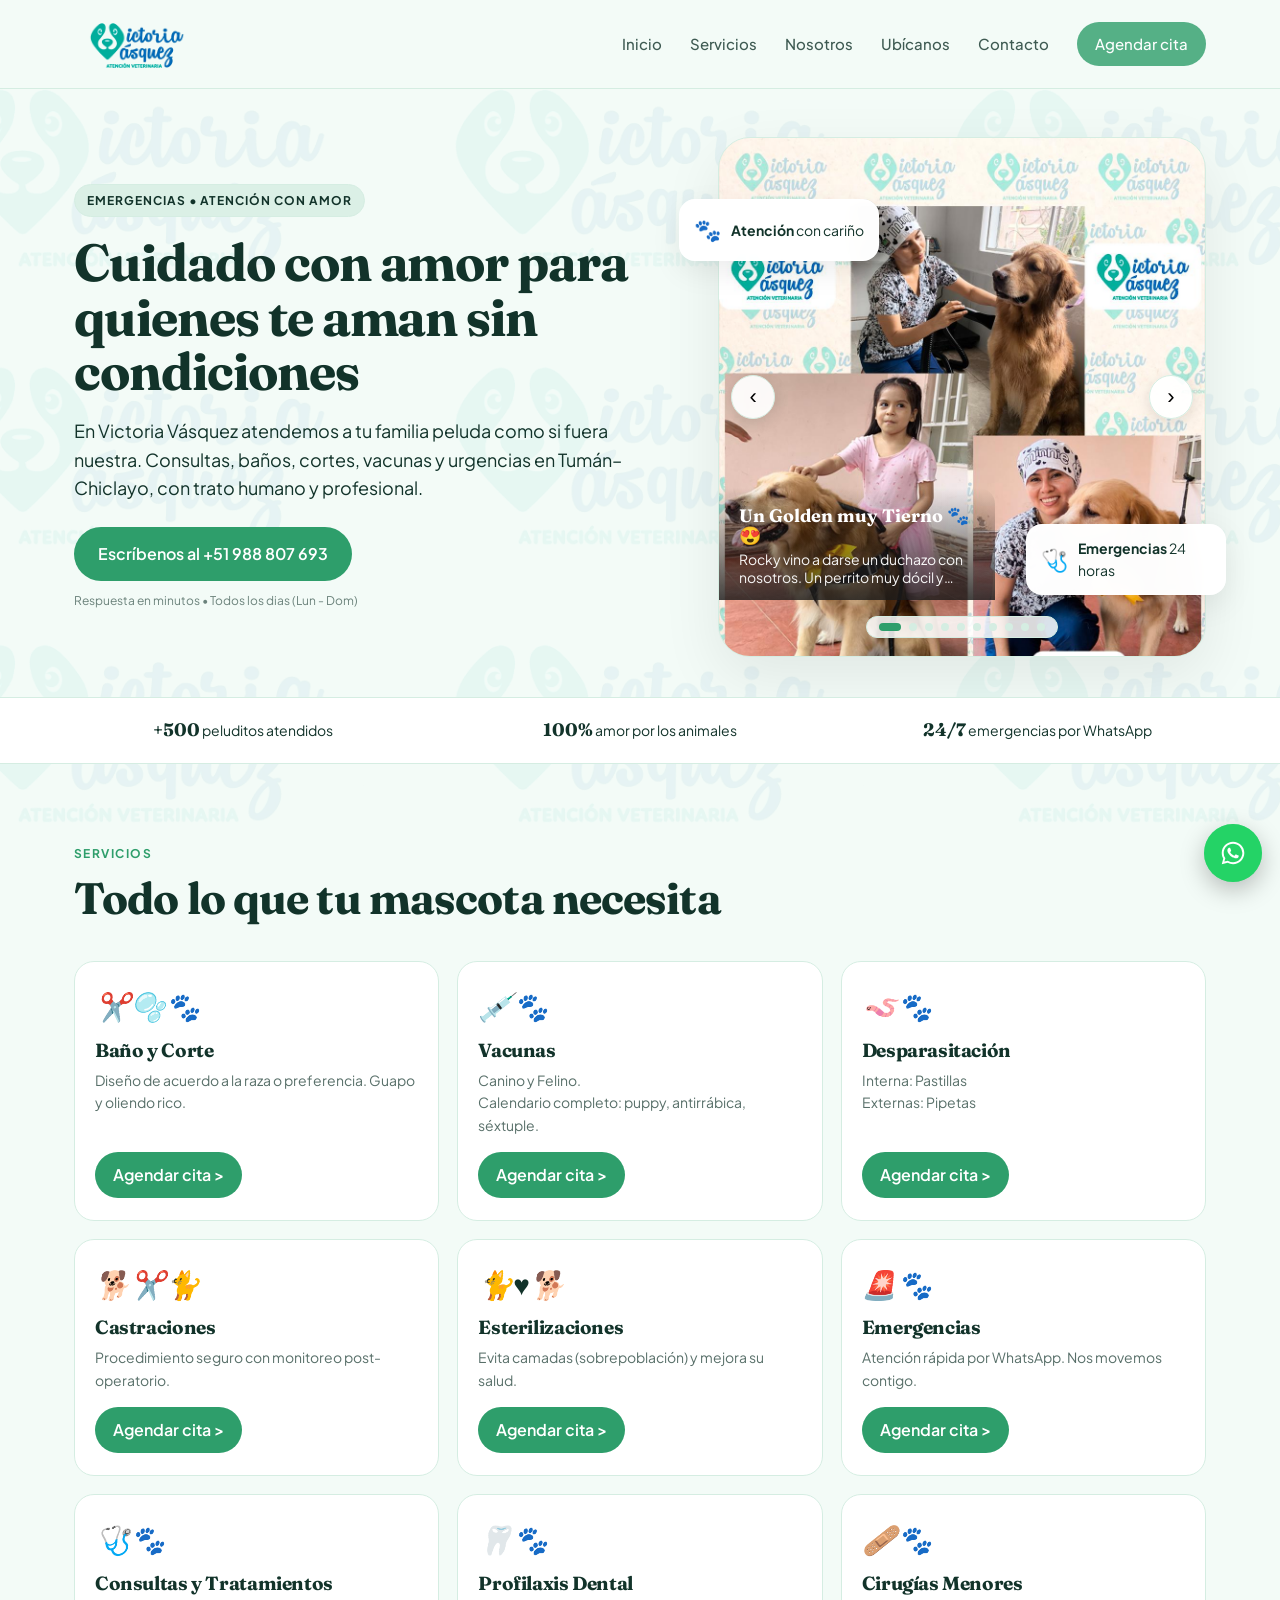
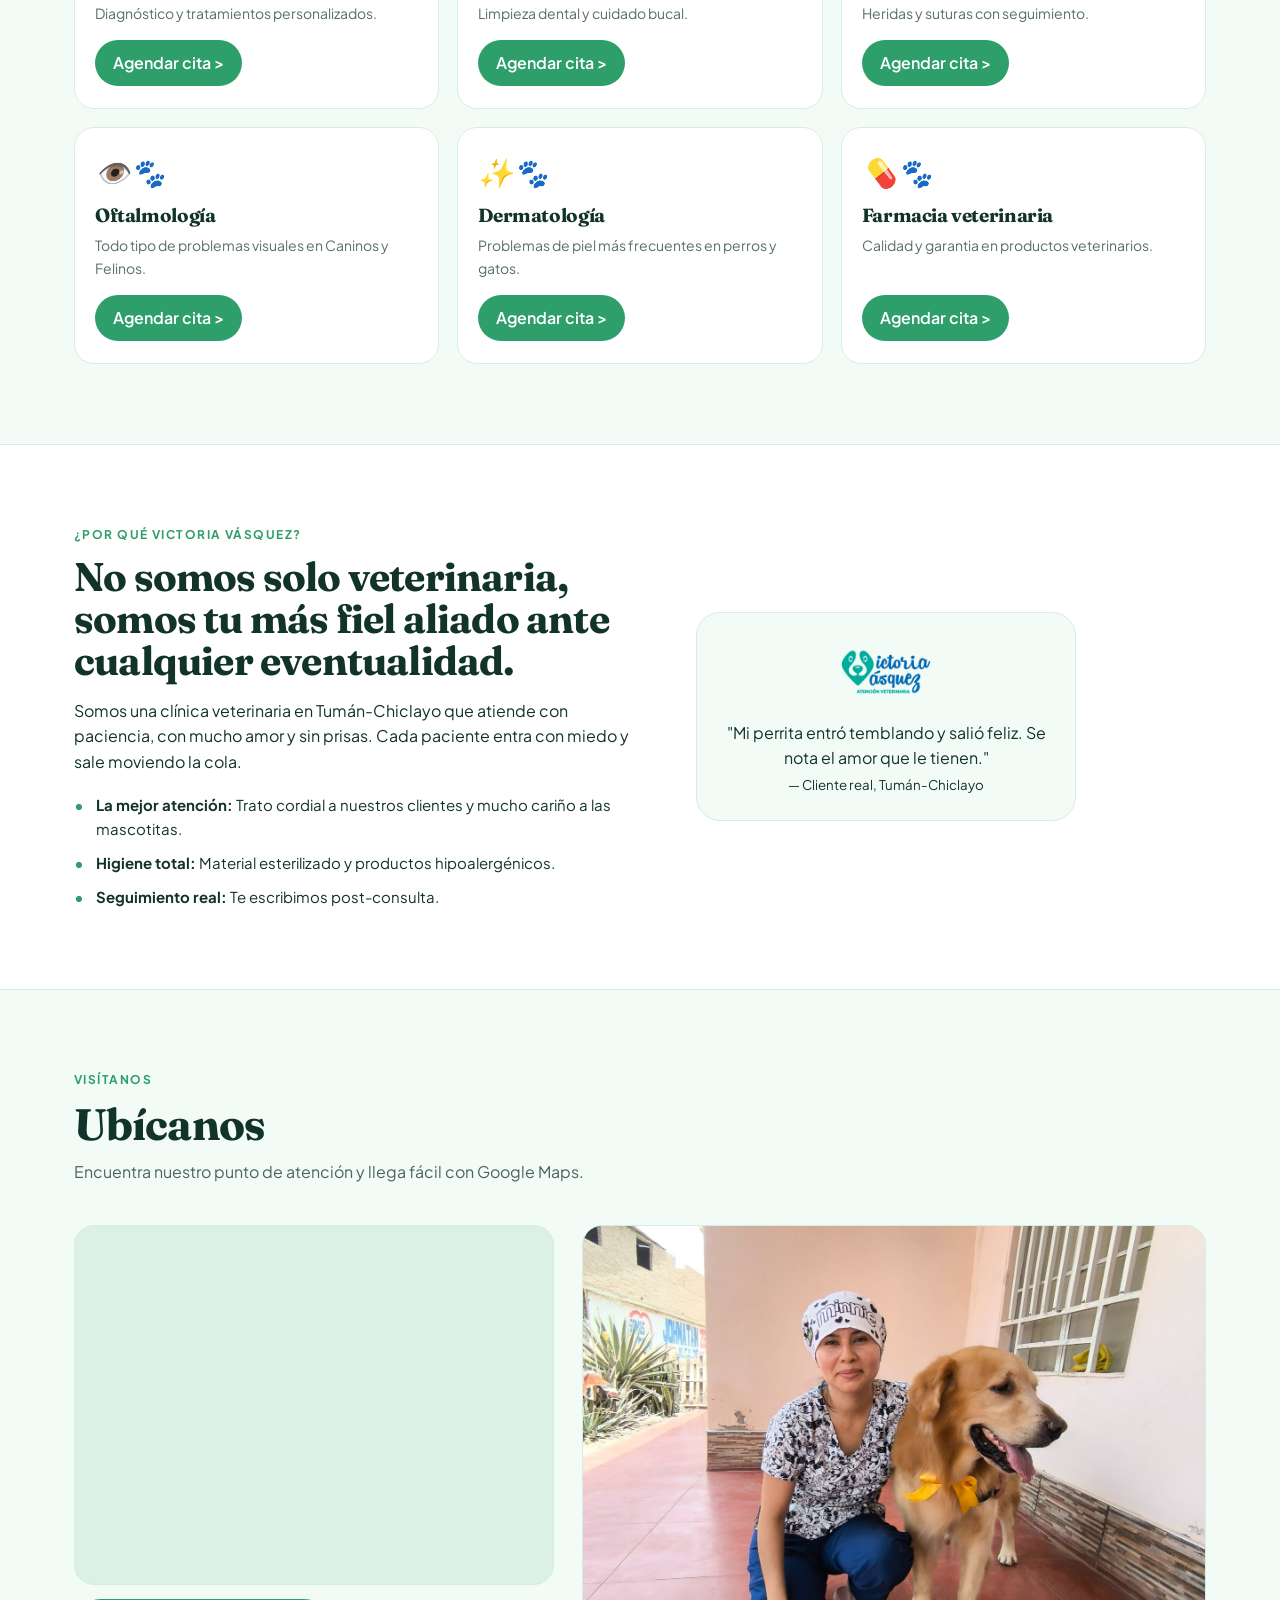
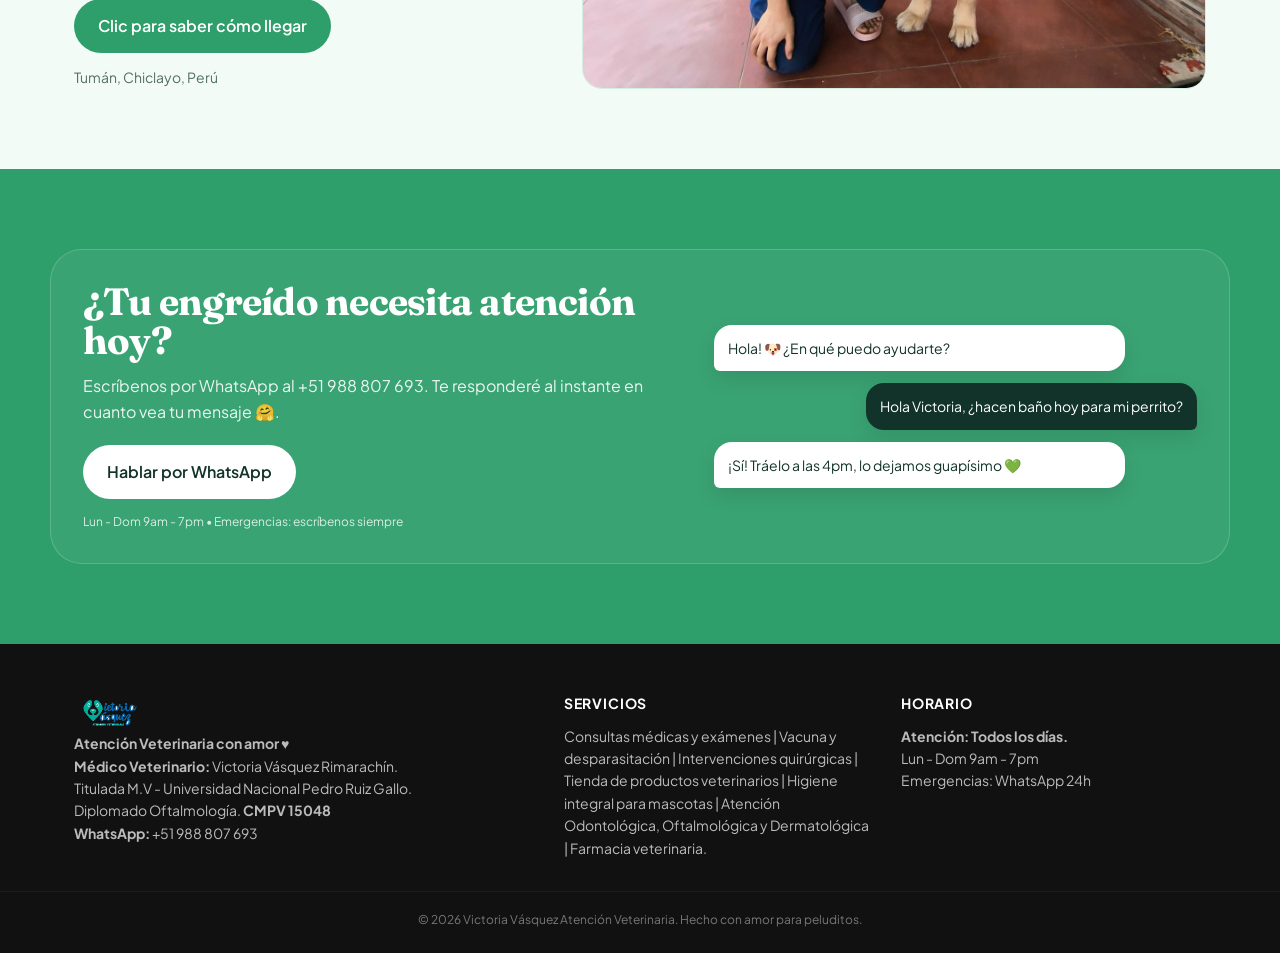
==== commit 7141cd2a: "Actualizar SEO desde el portal admin" ====
--- a/index.html
+++ b/index.html
@@ -5,10 +5,10 @@
 <meta name="viewport" content="width=device-width,initial-scale=1,viewport-fit=cover">
 <script>try{var _c=JSON.parse(localStorage.getItem("bz_colors")||"null");if(_c)for(var _k in _c)document.documentElement.style.setProperty(_k,_c[_k])}catch(e){}</script>
 <!--SEO:START-->
-<title>Página Web</title>
+<title>Victoria Vasquez - Web informativa</title>
 <meta name="description" content="Consultas, vacunas, cirugías y emergencias para tu mascota. Agenda tu cita por WhatsApp.">
 <meta name="theme-color" content="#2E9E6B">
-<meta property="og:title" content="Página Web">
+<meta property="og:title" content="Victoria Vasquez - Web informativa">
 <meta property="og:description" content="Consultas, vacunas, cirugías y emergencias para tu mascota. Agenda tu cita por WhatsApp.">
 <meta property="og:image" content="https://victoria-vasquez-vet.vercel.app/assets/uploads/og-1791950882485.jpg">
 <meta property="og:image:secure_url" content="https://victoria-vasquez-vet.vercel.app/assets/uploads/og-1791950882485.jpg">
@@ -19,7 +19,7 @@
 <meta property="og:image:height" content="630">
 <meta property="og:image:alt" content="Victoria Vasquez">
 <meta name="twitter:card" content="summary_large_image">
-<meta name="twitter:title" content="Página Web">
+<meta name="twitter:title" content="Victoria Vasquez - Web informativa">
 <meta name="twitter:description" content="Consultas, vacunas, cirugías y emergencias para tu mascota. Agenda tu cita por WhatsApp.">
 <meta name="twitter:image" content="https://victoria-vasquez-vet.vercel.app/assets/uploads/og-1791950882485.jpg">
 <link rel="icon" type="image/png" href="assets/img/favicon.png?v=4">
